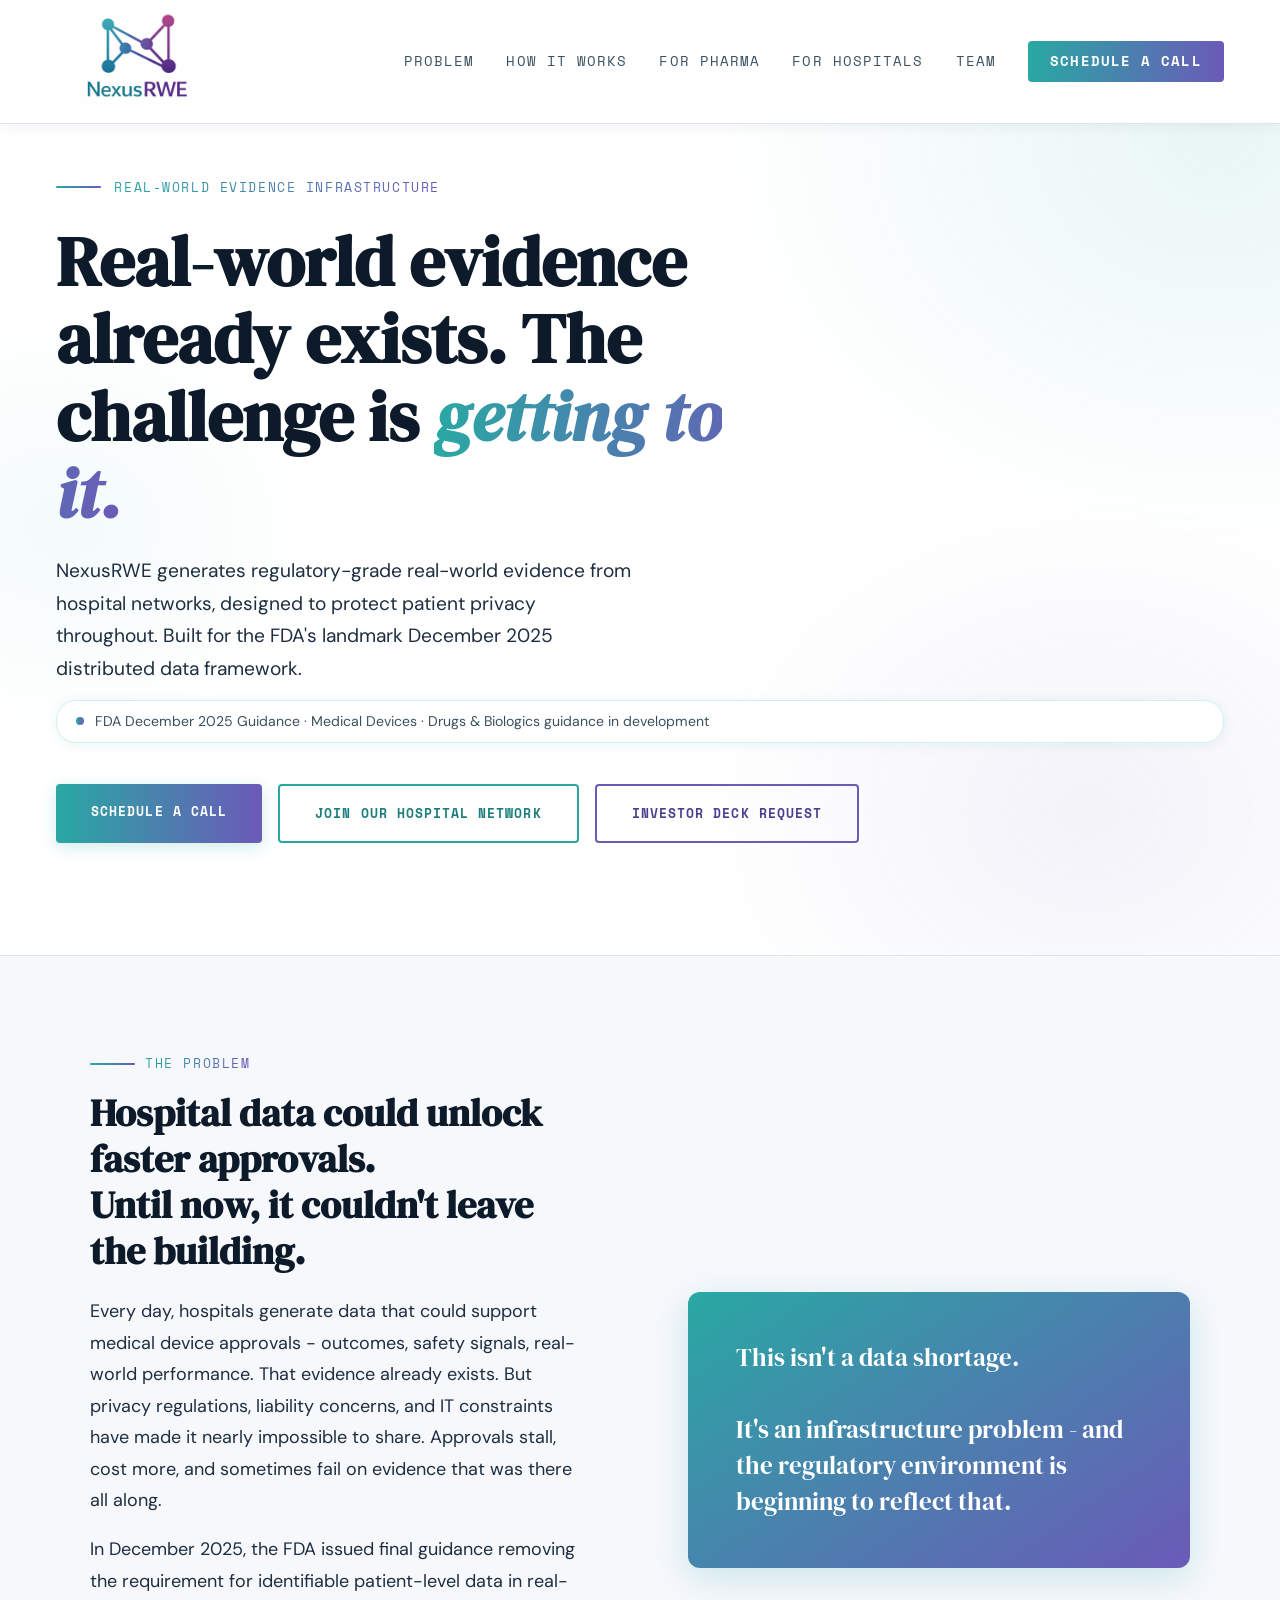
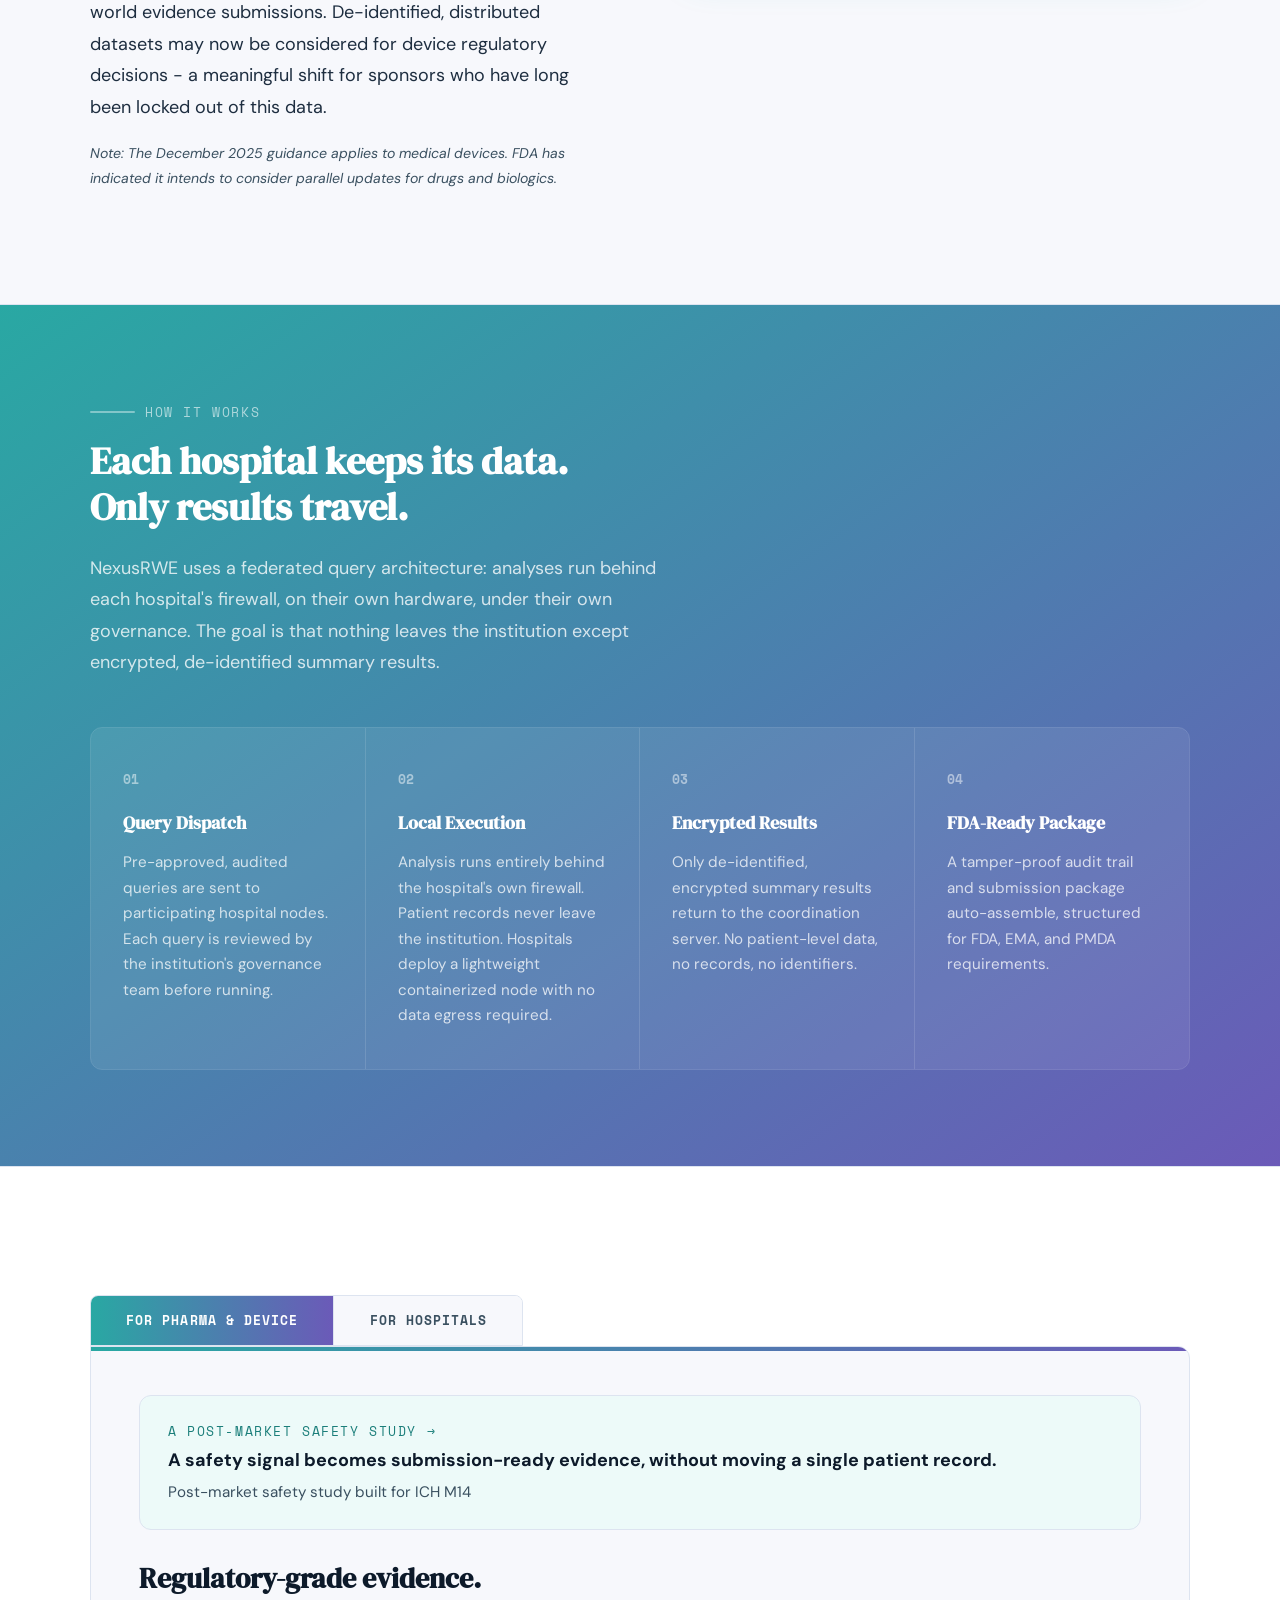
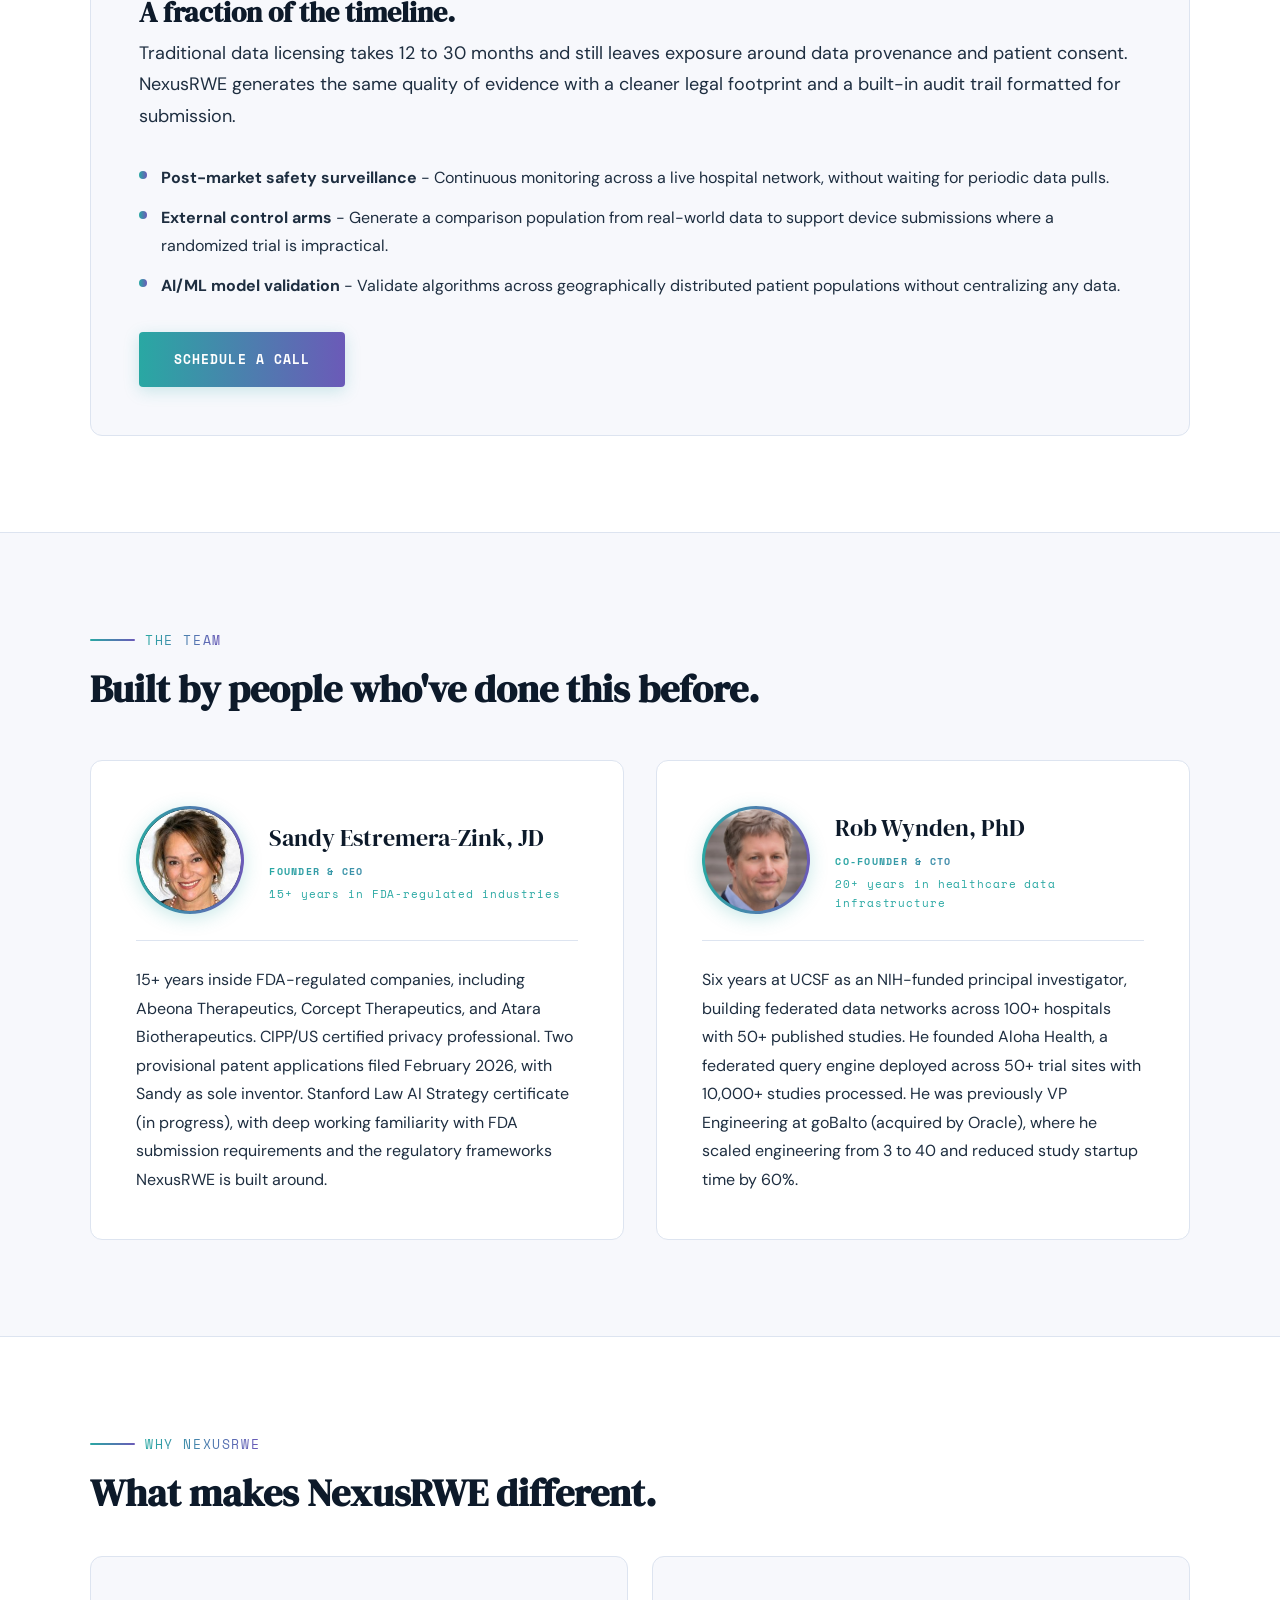
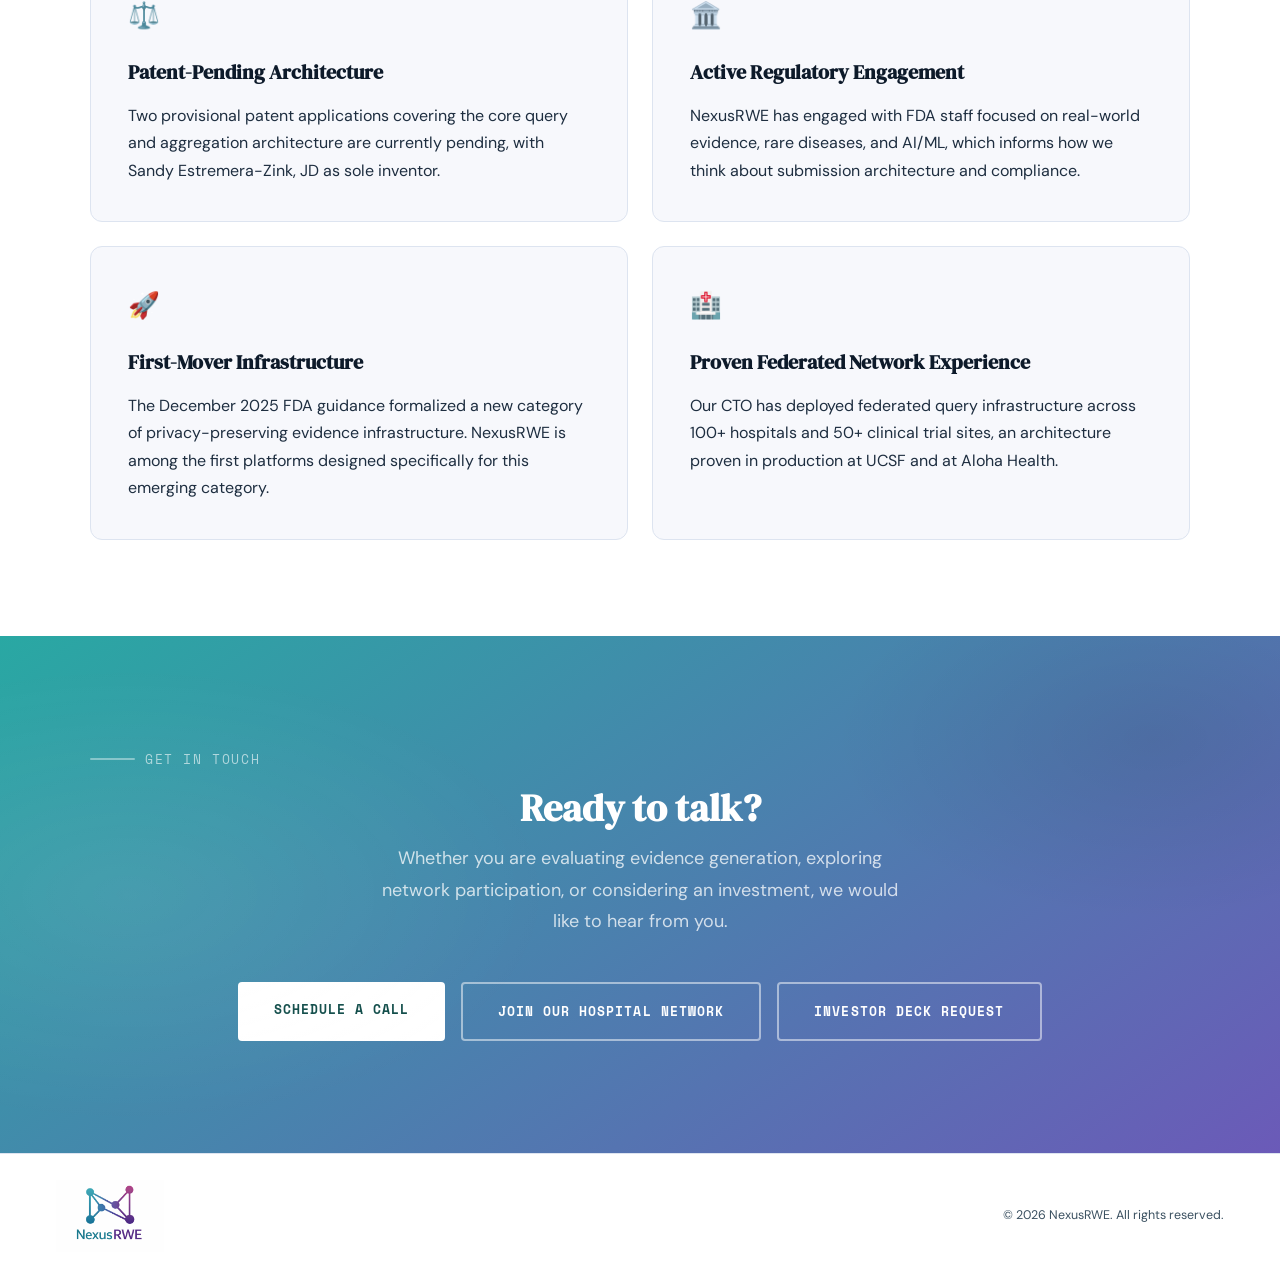
==== index.html @ 26c0c11b "Move use case link cards to top of each tab, update labels Reorder both tab panels so the link card " ====
<!DOCTYPE html>
<html lang="en">
<head>
<meta charset="UTF-8">
<meta name="viewport" content="width=device-width, initial-scale=1.0">
<title>NexusRWE | Federated Real-World Evidence Infrastructure for FDA Submissions</title>
<meta name="description" content="NexusRWE generates regulatory-grade real-world evidence from hospital networks without moving patient data. Federated, privacy-preserving RWE infrastructure built for the FDA's December 2025 distributed data framework.">
<meta name="keywords" content="real-world evidence, RWE, federated analytics, FDA real-world evidence, ICH M14, post-market safety study, distributed data, privacy-preserving analytics, hospital data, regulatory submissions, eCTD, CDISC, differential privacy, pharmacoepidemiology">
<meta name="author" content="NexusRWE">
<meta name="robots" content="index, follow, max-image-preview:large">
<link rel="canonical" href="https://nexusrwe.com/">

<!-- Open Graph -->
<meta property="og:type" content="website">
<meta property="og:site_name" content="NexusRWE">
<meta property="og:title" content="NexusRWE | Federated Real-World Evidence Infrastructure">
<meta property="og:description" content="Regulatory-grade real-world evidence from hospital networks without moving patient data. Built for the FDA's December 2025 distributed data framework.">
<meta property="og:url" content="https://nexusrwe.com/">
<meta property="og:image" content="https://nexusrwe.com/nexusIcon.png">
<meta property="og:image:alt" content="NexusRWE logo">
<meta property="og:locale" content="en_US">

<!-- Twitter Card -->
<meta name="twitter:card" content="summary_large_image">
<meta name="twitter:title" content="NexusRWE | Federated Real-World Evidence Infrastructure">
<meta name="twitter:description" content="Regulatory-grade real-world evidence from hospital networks without moving patient data.">
<meta name="twitter:image" content="https://nexusrwe.com/nexusIcon.png">

<!-- Theme -->
<meta name="theme-color" content="#29A8A3">

<link rel="icon" href="/favicon.png" type="image/png" sizes="32x32">
<link rel="apple-touch-icon" href="/favicon.png">
<link rel="preconnect" href="https://fonts.googleapis.com">
<link href="https://fonts.googleapis.com/css2?family=DM+Serif+Display:ital@0;1&family=DM+Sans:opsz,wght@9..40,400;9..40,500;9..40,600&family=Space+Mono:wght@400;700&display=swap" rel="stylesheet">

<!-- Structured data -->
<script type="application/ld+json">
{
  "@context": "https://schema.org",
  "@type": "Organization",
  "name": "NexusRWE",
  "url": "https://nexusrwe.com/",
  "logo": "https://nexusrwe.com/nexusIcon.png",
  "description": "Federated, privacy-preserving real-world evidence infrastructure for hospital networks and life-sciences sponsors. Generates regulatory-grade RWE without moving patient data.",
  "sameAs": []
}
</script>
<script type="application/ld+json">
{
  "@context": "https://schema.org",
  "@type": "WebSite",
  "name": "NexusRWE",
  "url": "https://nexusrwe.com/"
}
</script>
<style>
*, *::before, *::after { box-sizing:border-box; margin:0; padding:0; }

:root {
  --teal:      #29A8A3;
  --teal-dk:   #1b7e7a;
  --teal-xdk:  #104c49;
  --teal-lt:   #d0f0ee;
  --teal-xlt:  #edfaf9;
  --purple:    #6B5AB8;
  --purple-dk: #4e3f8e;
  --purple-lt: #e2ddf5;
  --purple-xlt:#f2f0fc;
  --grad:      linear-gradient(90deg, #29A8A3 0%, #6B5AB8 100%);
  --grad-v:    linear-gradient(145deg, #29A8A3 0%, #6B5AB8 100%);
  --bg:        #f7f8fc;
  --white:     #ffffff;
  --text:      #0d1a2a;
  --text-2:    #1e2e40;
  --text-3:    #3a5060;
  --border:    #dde4f0;
}

html { scroll-behavior:smooth; }
body {
  background:var(--bg); color:var(--text);
  font-family:'DM Sans',sans-serif;
  font-size:18px; font-weight:400; line-height:1.75;
}

/* NAV */
nav {
  position:fixed; top:0; left:0; right:0; z-index:100;
  display:flex; align-items:center; justify-content:space-between;
  padding:0.4rem 3.5rem;
  background:rgba(255,255,255,0.97);
  backdrop-filter:blur(10px);
  border-bottom:1px solid var(--border);
  box-shadow:0 1px 16px rgba(0,0,0,0.07);
}
.nav-logo img { height:110px; display:block; }
.nav-links { display:flex; gap:2rem; align-items:center; }
.nav-links a {
  font-family:'Space Mono',monospace;
  font-size:0.85rem; letter-spacing:0.08em; text-transform:uppercase;
  color:var(--text-3); text-decoration:none; transition:color 0.2s;
}
.nav-links a:hover { color:var(--teal); }
.nav-cta {
  background:var(--grad) !important; color:#fff !important;
  padding:0.55rem 1.4rem; border-radius:4px; font-weight:700 !important;
  transition:opacity 0.2s !important;
}
.nav-cta:hover { opacity:0.85 !important; }

/* BUTTONS */
.btn {
  font-family:'Space Mono',monospace;
  font-size:0.82rem; letter-spacing:0.08em; text-transform:uppercase; font-weight:700;
  padding:1rem 2.2rem; border-radius:4px;
  text-decoration:none; display:inline-block;
  transition:all 0.18s; border:none; cursor:pointer; white-space:nowrap;
}
.btn-grad { background:var(--grad); color:#fff; box-shadow:0 4px 16px rgba(41,168,163,0.22); }
.btn-grad:hover { opacity:0.88; transform:translateY(-2px); }
.btn-outline { background:transparent; color:var(--teal-dk); border:2px solid var(--teal); }
.btn-outline:hover { background:var(--teal-xlt); transform:translateY(-2px); }
.btn-outline-purple { background:transparent; color:var(--purple-dk); border:2px solid var(--purple); }
.btn-outline-purple:hover { background:var(--purple-xlt); transform:translateY(-2px); }
.btn-white { background:#fff; color:var(--teal-xdk); font-weight:700; }
.btn-white:hover { background:var(--teal-lt); transform:translateY(-2px); }
.btn-ghost { background:transparent; color:#fff; border:2px solid rgba(255,255,255,0.5); }
.btn-ghost:hover { background:rgba(255,255,255,0.12); border-color:#fff; }

/* HERO */
.hero {
  min-height:100vh; display:flex; flex-direction:column; justify-content:center;
  padding:11rem 3.5rem 7rem; position:relative; overflow:hidden; background:var(--white);
}
.hero-bg {
  position:absolute; inset:0; pointer-events:none;
  background:
    radial-gradient(ellipse 65% 70% at 95% 15%, rgba(41,168,163,0.1) 0%, transparent 60%),
    radial-gradient(ellipse 55% 60% at 85% 85%, rgba(107,90,184,0.08) 0%, transparent 55%),
    radial-gradient(ellipse 40% 45% at 5% 55%, rgba(41,168,163,0.05) 0%, transparent 50%);
}
.hero-eyebrow {
  font-family:'Space Mono',monospace; font-size:0.82rem;
  letter-spacing:0.12em; text-transform:uppercase;
  margin-bottom:1.5rem; display:flex; align-items:center; gap:0.85rem;
}
.grad-text {
  background:var(--grad);
  -webkit-background-clip:text; -webkit-text-fill-color:transparent; background-clip:text;
}
.grad-line {
  display:inline-block; width:2.8rem; height:2px;
  background:var(--grad); border-radius:1px; flex-shrink:0;
}
h1 {
  font-family:'DM Serif Display',serif;
  font-size:clamp(3rem,5.5vw,5rem);
  line-height:1.1; color:var(--text); max-width:730px; margin-bottom:1.4rem;
}
h1 em {
  background:var(--grad);
  -webkit-background-clip:text; -webkit-text-fill-color:transparent;
  background-clip:text; font-style:italic;
}
.hero-sub {
  font-size:1.2rem; color:var(--text-2); max-width:580px;
  margin-bottom:0.9rem; line-height:1.7;
}
.fact-badge {
  display:inline-flex; align-items:center; gap:0.7rem;
  font-size:0.88rem; color:var(--text-3); margin-bottom:2.6rem;
  background:var(--white); border:1.5px solid var(--teal-lt);
  padding:0.5rem 1.2rem; border-radius:20px;
  box-shadow:0 2px 12px rgba(41,168,163,0.1);
}
.badge-dot {
  width:8px; height:8px; border-radius:50%;
  background:var(--grad); flex-shrink:0;
}
.cta-row { display:flex; flex-wrap:wrap; gap:1rem; }

/* SECTIONS */
section { padding:6rem 3.5rem; }
.max-w { max-width:1100px; margin:0 auto; }
.section-label {
  font-family:'Space Mono',monospace; font-size:0.82rem;
  letter-spacing:0.12em; text-transform:uppercase;
  margin-bottom:0.9rem; display:flex; align-items:center; gap:0.65rem;
}
h2 {
  font-family:'DM Serif Display',serif;
  font-size:clamp(2rem,3vw,2.85rem); color:var(--text);
  line-height:1.2; margin-bottom:1.4rem;
}
p { color:var(--text-2); }

/* PROBLEM */
.problem { background:var(--bg); border-top:1px solid var(--border); border-bottom:1px solid var(--border); }
.problem-grid { display:grid; grid-template-columns:1fr 1fr; gap:6rem; align-items:center; }
.problem p { margin-bottom:1.1rem; }
.callout {
  border-radius:12px; padding:3rem;
  background:var(--grad-v);
  box-shadow:0 10px 36px rgba(41,168,163,0.22);
}
.callout p {
  font-family:'DM Serif Display',serif;
  font-size:1.55rem; color:#fff; line-height:1.45; margin:0;
}

/* HOW IT WORKS */
.how { background:var(--grad-v); }
.how h2 { color:#fff; }
.how-lead { color:rgba(255,255,255,0.78); max-width:580px; }
.steps {
  display:grid; grid-template-columns:repeat(4,1fr);
  margin-top:3rem; border-radius:12px; overflow:hidden;
  border:1px solid rgba(255,255,255,0.15);
}
.step {
  padding:2.5rem 2rem; border-right:1px solid rgba(255,255,255,0.12);
  background:rgba(255,255,255,0.08); transition:background 0.2s;
}
.step:last-child { border-right:none; }
.step:hover { background:rgba(255,255,255,0.14); }
.step-num {
  font-family:'Space Mono',monospace; font-size:0.82rem;
  font-weight:700; color:rgba(255,255,255,0.5); margin-bottom:1rem;
}
.step h3 { font-family:'DM Serif Display',serif; font-size:1.12rem; color:#fff; margin-bottom:0.75rem; }
.step p { font-size:0.95rem; color:rgba(255,255,255,0.75); line-height:1.68; }

/* TABS */
.audiences-section { background:var(--white); border-top:1px solid var(--border); }
.tab-nav {
  display:flex; gap:0; margin-bottom:0;
  border:1.5px solid var(--border); border-radius:8px 8px 0 0; overflow:hidden;
  width:fit-content; margin-top:2rem;
}
.tab-btn {
  font-family:'Space Mono',monospace; font-size:0.82rem;
  letter-spacing:0.08em; text-transform:uppercase; font-weight:700;
  padding:0.9rem 2.2rem; cursor:pointer; border:none;
  background:var(--bg); color:var(--text-3);
  transition:all 0.2s; border-right:1.5px solid var(--border);
}
.tab-btn:last-child { border-right:none; }
.tab-btn.active { background:var(--grad); color:#fff; }
.tab-btn:hover:not(.active) { background:var(--teal-xlt); color:var(--teal-dk); }
.tab-panel { display:none; }
.tab-panel.active { display:block; }
.tab-content {
  background:var(--bg); border:1.5px solid var(--border);
  border-radius:0 12px 12px 12px; padding:3rem;
  position:relative; overflow:hidden;
}
.tab-content::before {
  content:''; position:absolute; top:0; left:0; right:0; height:4px;
  background:var(--grad);
}
.tab-content h2 { font-size:1.75rem; margin-bottom:0.5rem; }
.tab-content .sub { color:var(--text-2); margin-bottom:2rem; }
.quote-block {
  background:var(--purple-xlt); border-left:3px solid var(--purple);
  border-radius:0 6px 6px 0; padding:1.1rem 1.5rem; margin:1.8rem 0;
}
.quote-block p {
  font-family:'DM Serif Display',serif; font-style:italic;
  font-size:1.05rem; color:var(--purple-dk); line-height:1.55; margin:0;
}
.use-cases { margin:1.8rem 0 2rem; }
.use-cases-label {
  font-family:'Space Mono',monospace; font-size:0.8rem;
  letter-spacing:0.1em; text-transform:uppercase;
  color:var(--text-3); margin-bottom:0.85rem;
}
.use-case-list { display:flex; flex-direction:column; gap:0.75rem; }
.use-case-item { display:flex; align-items:flex-start; gap:0.85rem; font-size:1rem; color:var(--text-2); }
.uc-dot { width:8px; height:8px; border-radius:50%; flex-shrink:0; margin-top:0.45rem; background:var(--grad); }
.hospital-list { list-style:none; margin:1.5rem 0 2rem; }
.hospital-list li {
  font-size:1rem; color:var(--text-2);
  padding:0.7rem 0; border-bottom:1px solid var(--border);
  display:flex; align-items:flex-start; gap:0.85rem;
}
.hospital-list li:last-child { border-bottom:none; }
.h-dot { width:8px; height:8px; border-radius:50%; flex-shrink:0; margin-top:0.6rem; background:var(--grad); }

/* TEAM */
.team { background:var(--bg); border-top:1px solid var(--border); }
.team-grid { display:grid; grid-template-columns:1fr 1fr; gap:2rem; margin-top:3rem; }
.team-card {
  background:var(--white); border:1px solid var(--border);
  border-radius:12px; padding:2.8rem; transition:box-shadow 0.2s;
}
.team-card:hover { box-shadow:0 10px 36px rgba(0,0,0,0.08); }
.team-header {
  display:flex; align-items:center; gap:1.6rem;
  margin-bottom:1.6rem; padding-bottom:1.6rem;
  border-bottom:1px solid var(--border);
}
.photo-ring {
  width:108px; height:108px; border-radius:50%; flex-shrink:0;
  background:var(--grad); padding:3px;
  box-shadow:0 4px 18px rgba(41,168,163,0.25);
}
.photo-ring img {
  width:100%; height:100%; border-radius:50%;
  object-fit:cover; display:block;
}
.team-name { font-family:'DM Serif Display',serif; font-size:1.5rem; color:var(--text); margin-bottom:0.2rem; }
.team-title {
  font-family:'Space Mono',monospace; font-size:0.65rem;
  letter-spacing:0.12em; text-transform:uppercase; font-weight:700;
  background:var(--grad);
  -webkit-background-clip:text; -webkit-text-fill-color:transparent; background-clip:text;
}
.team-years {
  font-family:'Space Mono',monospace; font-size:0.68rem;
  color:var(--teal); letter-spacing:0.08em; margin-top:0.3rem;
}
.team-bio { font-size:1rem; color:var(--text-2); line-height:1.78; }

/* WHY */
.why { background:var(--white); border-top:1px solid var(--border); }
.why-grid { display:grid; grid-template-columns:1fr 1fr; gap:1.5rem; margin-top:2.5rem; }
.why-card {
  border:1.5px solid var(--border); border-radius:12px; padding:2.3rem;
  background:var(--bg); transition:all 0.22s; position:relative; overflow:hidden;
}
.why-card-top {
  position:absolute; top:0; left:0; right:0; height:3px;
  background:var(--grad); transform:scaleX(0); transform-origin:left;
  transition:transform 0.3s ease;
}
.why-card:hover .why-card-top { transform:scaleX(1); }
.why-card:hover { box-shadow:0 8px 28px rgba(41,168,163,0.1); border-color:var(--teal-lt); }
.why-icon { font-size:1.6rem; margin-bottom:1rem; }
.why-card h3 { font-family:'DM Serif Display',serif; font-size:1.25rem; color:var(--text); margin-bottom:0.75rem; }
.why-card p { font-size:1rem; color:var(--text-2); line-height:1.72; }

/* CTA */
.cta-section {
  background:var(--grad-v);
  padding:7rem 3.5rem; text-align:center; position:relative; overflow:hidden;
}
.cta-section::before {
  content:''; position:absolute; inset:0; pointer-events:none;
  background:
    radial-gradient(ellipse 60% 80% at 10% 50%, rgba(255,255,255,0.07) 0%, transparent 55%),
    radial-gradient(ellipse 50% 70% at 90% 20%, rgba(0,0,0,0.08) 0%, transparent 50%);
}
.cta-section h2 { color:#fff; margin-bottom:0.75rem; }
.cta-section > .max-w > p { color:rgba(255,255,255,0.75); max-width:520px; margin:0 auto 2.8rem; }
.cta-section .cta-row { justify-content:center; }

/* FOOTER */
footer {
  background:#ffffff; padding:1.6rem 3.5rem;
  display:flex; justify-content:space-between; align-items:center;
  border-top:1px solid var(--border);
}
.footer-logo img { height:72px; display:block; }
footer p { font-size:0.78rem; color:var(--text-3); }

/* RESPONSIVE */
@media(max-width:900px) {
  nav { padding:0.4rem 1.5rem; }
  .nav-links { display:none; }
  section { padding:4rem 1.5rem; }
  .hero { padding:8rem 1.5rem 5rem; }
  .problem-grid,.team-grid,.why-grid { grid-template-columns:1fr; gap:2.5rem; }
  .steps { grid-template-columns:1fr 1fr; }
  .step { border-right:none; border-bottom:1px solid rgba(255,255,255,0.1); }
  footer { flex-direction:column; gap:1rem; text-align:center; padding:2rem; }
}

@keyframes fadeUp {
  from { opacity:0; transform:translateY(20px); }
  to   { opacity:1; transform:translateY(0); }
}
.hero-eyebrow { animation:fadeUp 0.6s ease 0.1s both; }
.hero h1       { animation:fadeUp 0.6s ease 0.2s both; }
.hero .hero-sub{ animation:fadeUp 0.6s ease 0.3s both; }
.fact-badge    { animation:fadeUp 0.6s ease 0.4s both; }
.hero .cta-row { animation:fadeUp 0.6s ease 0.5s both; }
</style>
</head>
<body>

<nav>
  <div class="nav-logo"><img src="[data-uri]" alt="NexusRWE"></div>
  <div class="nav-links">
    <a href="#problem">Problem</a>
    <a href="#how">How It Works</a>
    <a href="#pharma">For Pharma</a>
    <a href="#hospitals">For Hospitals</a>
    <a href="#team">Team</a>
    <a href="https://docs.google.com/forms/d/1RJOTHhJAT2mv4seBjMcL0PbOT0lPNAH2dz4hha_eQss/viewform" target="_blank" class="nav-cta">Schedule a Call</a>
  </div>
</nav>

<section class="hero">
  <div class="hero-bg"></div>
  <div class="hero-eyebrow">
    <span class="grad-line"></span>
    <span class="grad-text">Real-World Evidence Infrastructure</span>
  </div>
  <h1>Real-world evidence already exists. The challenge is <em>getting to it.</em></h1>
  <p class="hero-sub">NexusRWE generates regulatory-grade real-world evidence from hospital networks, designed to protect patient privacy throughout. Built for the FDA's landmark December 2025 distributed data framework.</p>
  <div class="fact-badge">
    <span class="badge-dot"></span>
    FDA December 2025 Guidance &middot; Medical Devices &middot; Drugs &amp; Biologics guidance in development
  </div>
  <div class="cta-row">
    <a href="https://docs.google.com/forms/d/1RJOTHhJAT2mv4seBjMcL0PbOT0lPNAH2dz4hha_eQss/viewform" target="_blank" class="btn btn-grad">Schedule a Call</a>
    <a href="https://docs.google.com/forms/d/1RJOTHhJAT2mv4seBjMcL0PbOT0lPNAH2dz4hha_eQss/viewform" target="_blank" class="btn btn-outline">Join Our Hospital Network</a>
    <a href="https://docs.google.com/forms/d/1RJOTHhJAT2mv4seBjMcL0PbOT0lPNAH2dz4hha_eQss/viewform" target="_blank" class="btn btn-outline-purple">Investor Deck Request</a>
  </div>
</section>

<section class="problem" id="problem">
  <div class="max-w">
    <div class="problem-grid">
      <div>
        <div class="section-label">
          <span class="grad-line"></span>
          <span class="grad-text">The Problem</span>
        </div>
        <h2>Hospital data could unlock faster approvals.<br>Until now, it couldn't leave the building.</h2>
        <p>Every day, hospitals generate data that could support medical device approvals - outcomes, safety signals, real-world performance. That evidence already exists. But privacy regulations, liability concerns, and IT constraints have made it nearly impossible to share. Approvals stall, cost more, and sometimes fail on evidence that was there all along.</p>
        <p>In December 2025, the FDA issued final guidance removing the requirement for identifiable patient-level data in real-world evidence submissions. De-identified, distributed datasets may now be considered for device regulatory decisions - a meaningful shift for sponsors who have long been locked out of this data.</p>
        <p style="font-size:0.88rem; color:var(--text-3); margin-top:0.8rem; font-style:italic;">Note: The December 2025 guidance applies to medical devices. FDA has indicated it intends to consider parallel updates for drugs and biologics.</p>
      </div>
      <div class="callout">
        <p>This isn't a data shortage.<br><br>It's an infrastructure problem - and the regulatory environment is beginning to reflect that.</p>
      </div>
    </div>
  </div>
</section>

<section class="how" id="how">
  <div class="max-w">
    <div class="section-label">
      <span class="grad-line" style="background:rgba(255,255,255,0.4);"></span>
      <span style="color:rgba(255,255,255,0.6); font-family:'Space Mono',monospace; font-size:0.82rem; letter-spacing:0.12em; text-transform:uppercase;">How It Works</span>
    </div>
    <h2>Each hospital keeps its data.<br>Only results travel.</h2>
    <p class="how-lead">NexusRWE uses a federated query architecture: analyses run behind each hospital's firewall, on their own hardware, under their own governance. The goal is that nothing leaves the institution except encrypted, de-identified summary results.</p>
    <div class="steps">
      <div class="step">
        <div class="step-num">01</div>
        <h3>Query Dispatch</h3>
        <p>Pre-approved, audited queries are sent to participating hospital nodes. Each query is reviewed by the institution's governance team before running.</p>
      </div>
      <div class="step">
        <div class="step-num">02</div>
        <h3>Local Execution</h3>
        <p>Analysis runs entirely behind the hospital's own firewall. Patient records never leave the institution. Hospitals deploy a lightweight containerized node with no data egress required.</p>
      </div>
      <div class="step">
        <div class="step-num">03</div>
        <h3>Encrypted Results</h3>
        <p>Only de-identified, encrypted summary results return to the coordination server. No patient-level data, no records, no identifiers.</p>
      </div>
      <div class="step">
        <div class="step-num">04</div>
        <h3>FDA-Ready Package</h3>
        <p>A tamper-proof audit trail and submission package auto-assemble, structured for FDA, EMA, and PMDA requirements.</p>
      </div>
    </div>

  </div>
</section>

<section class="audiences-section" id="pharma">
  <div class="max-w">
    <div class="tab-nav">
      <button class="tab-btn active" onclick="showTab('pharma-tab', this)">For Pharma &amp; Device</button>
      <button class="tab-btn" onclick="showTab('hospital-tab', this)">For Hospitals</button>
    </div>

    <div class="tab-panel active" id="pharma-tab">
      <div class="tab-content">
        <a href="use-case-1.html" style="display:block; margin-bottom:2rem; text-decoration:none; color:inherit;">
          <div style="background:var(--teal-xlt); border:1px solid var(--border); padding:1.5rem 1.75rem; border-radius:12px;">
            <p style="font-family:'Space Mono',monospace; font-size:0.82rem; letter-spacing:0.12em; text-transform:uppercase; color:var(--teal-dk); margin-bottom:0.4rem;">A Post-Market Safety Study &rarr;</p>
            <h4 style="line-height:1.3; margin-bottom:0.4rem; color:var(--text);">A safety signal becomes submission-ready evidence, without moving a single patient record.</h4>
            <p style="color:var(--text-3); font-size:0.95rem;">Post-market safety study built for ICH M14</p>
          </div>
        </a>
        <h2>Regulatory-grade evidence.<br>A fraction of the timeline.</h2>
        <p class="sub">Traditional data licensing takes 12 to 30 months and still leaves exposure around data provenance and patient consent. NexusRWE generates the same quality of evidence with a cleaner legal footprint and a built-in audit trail formatted for submission.</p>
        <div class="use-cases">
          <div class="use-case-list">
            <div class="use-case-item"><span class="uc-dot"></span><div><strong>Post-market safety surveillance</strong> - Continuous monitoring across a live hospital network, without waiting for periodic data pulls.</div></div>
            <div class="use-case-item"><span class="uc-dot"></span><div><strong>External control arms</strong> - Generate a comparison population from real-world data to support device submissions where a randomized trial is impractical.</div></div>
            <div class="use-case-item"><span class="uc-dot"></span><div><strong>AI/ML model validation</strong> - Validate algorithms across geographically distributed patient populations without centralizing any data.</div></div>
          </div>
        </div>
        <a href="https://docs.google.com/forms/d/1RJOTHhJAT2mv4seBjMcL0PbOT0lPNAH2dz4hha_eQss/viewform" target="_blank" class="btn btn-grad">Schedule a Call</a>
      </div>
    </div>

    <div class="tab-panel" id="hospital-tab">
      <div class="tab-content">
        <a href="use-case-2.html" style="display:block; margin-bottom:2rem; text-decoration:none; color:inherit;">
          <div style="background:var(--teal-xlt); border:1px solid var(--border); padding:1.5rem 1.75rem; border-radius:12px;">
            <p style="font-family:'Space Mono',monospace; font-size:0.82rem; letter-spacing:0.12em; text-transform:uppercase; color:var(--teal-dk); margin-bottom:0.4rem;">A Hospital Participates in RWE &rarr;</p>
            <h4 style="line-height:1.3; margin-bottom:0.4rem; color:var(--text);">Join a real-world evidence network that respects what your patients shared with you.</h4>
            <p style="color:var(--text-3); font-size:0.95rem;">Hospital participation without exporting patient data</p>
          </div>
        </a>
        <h2>Join the network.<br>Keep your data.</h2>
        <p class="sub">Pharma sponsors need access to real-world patient data. Your CIO, legal, and compliance teams have always said no. NexusRWE changes that equation. Studies run inside your walls. Nothing leaves.</p>
        <div class="use-cases">
          <div class="use-case-list">
            <div class="use-case-item"><span class="uc-dot"></span><div><strong>Participate without exporting data</strong> - Approved studies run locally inside a secure environment at your site.</div></div>
            <div class="use-case-item"><span class="uc-dot"></span><div><strong>Maintain full data sovereignty</strong> - You approve or decline every study through your own governance process.</div></div>
            <div class="use-case-item"><span class="uc-dot"></span><div><strong>Get compensated for compute, not records</strong> - Revenue tied to a service you actually provide.</div></div>
          </div>
        </div>
        <a href="https://docs.google.com/forms/d/1RJOTHhJAT2mv4seBjMcL0PbOT0lPNAH2dz4hha_eQss/viewform" target="_blank" class="btn btn-grad">Schedule a Call</a>
      </div>
    </div>

  </div>
</section>

<section class="team" id="team">
  <div class="max-w">
    <div class="section-label">
      <span class="grad-line"></span><span class="grad-text">The Team</span>
    </div>
    <h2>Built by people who've done this before.</h2>
    <div class="team-grid">
      <div class="team-card">
        <div class="team-header">
          <div class="photo-ring"><img src="[data-uri]" alt="Sandy Estremera-Zink"></div>
          <div>
            <div class="team-name">Sandy Estremera-Zink, JD</div>
            <div class="team-title">Founder &amp; CEO</div>
            <div class="team-years">15+ years in FDA-regulated industries</div>
          </div>
        </div>
        <p class="team-bio">15+ years inside FDA-regulated companies, including Abeona Therapeutics, Corcept Therapeutics, and Atara Biotherapeutics. CIPP/US certified privacy professional. Two provisional patent applications filed February 2026, with Sandy as sole inventor. Stanford Law AI Strategy certificate (in progress), with deep working familiarity with FDA submission requirements and the regulatory frameworks NexusRWE is built around.</p>
      </div>
      <div class="team-card">
        <div class="team-header">
          <div class="photo-ring"><img src="[data-uri]" alt="Rob Wynden"></div>
          <div>
            <div class="team-name">Rob Wynden, PhD</div>
            <div class="team-title">Co-Founder &amp; CTO</div>
            <div class="team-years">20+ years in healthcare data infrastructure</div>
          </div>
        </div>
        <p class="team-bio">Six years at UCSF as an NIH-funded principal investigator, building federated data networks across 100+ hospitals with 50+ published studies. He founded Aloha Health, a federated query engine deployed across 50+ trial sites with 10,000+ studies processed. He was previously VP Engineering at goBalto (acquired by Oracle), where he scaled engineering from 3 to 40 and reduced study startup time by 60%.</p>
      </div>
    </div>
  </div>
</section>

<section class="why">
  <div class="max-w">
    <div class="section-label">
      <span class="grad-line"></span><span class="grad-text">Why NexusRWE</span>
    </div>
    <h2>What makes NexusRWE different.</h2>
    <div class="why-grid">
      <div class="why-card">
        <div class="why-card-top"></div>
        <div class="why-icon">⚖️</div>
        <h3>Patent-Pending Architecture</h3>
        <p>Two provisional patent applications covering the core query and aggregation architecture are currently pending, with Sandy Estremera-Zink, JD as sole inventor.</p>
      </div>
      <div class="why-card">
        <div class="why-card-top"></div>
        <div class="why-icon">🏛️</div>
        <h3>Active Regulatory Engagement</h3>
        <p>NexusRWE has engaged with FDA staff focused on real-world evidence, rare diseases, and AI/ML, which informs how we think about submission architecture and compliance.</p>
      </div>
      <div class="why-card">
        <div class="why-card-top"></div>
        <div class="why-icon">🚀</div>
        <h3>First-Mover Infrastructure</h3>
        <p>The December 2025 FDA guidance formalized a new category of privacy-preserving evidence infrastructure. NexusRWE is among the first platforms designed specifically for this emerging category.</p>
      </div>
      <div class="why-card">
        <div class="why-card-top"></div>
        <div class="why-icon">🏥</div>
        <h3>Proven Federated Network Experience</h3>
        <p>Our CTO has deployed federated query infrastructure across 100+ hospitals and 50+ clinical trial sites, an architecture proven in production at UCSF and at Aloha Health.</p>
      </div>
    </div>
  </div>
</section>

<section class="cta-section" id="contact">
  <div class="max-w">
    <div class="section-label">
      <span class="grad-line" style="background:rgba(255,255,255,0.4);"></span>
      <span style="color:rgba(255,255,255,0.6); font-family:'Space Mono',monospace; font-size:0.82rem; letter-spacing:0.12em; text-transform:uppercase;">Get In Touch</span>
    </div>
    <h2>Ready to talk?</h2>
    <p>Whether you are evaluating evidence generation, exploring network participation, or considering an investment, we would like to hear from you.</p>
    <div class="cta-row">
      <a href="https://docs.google.com/forms/d/1RJOTHhJAT2mv4seBjMcL0PbOT0lPNAH2dz4hha_eQss/viewform" target="_blank" class="btn btn-white">Schedule a Call</a>
      <a href="https://docs.google.com/forms/d/1RJOTHhJAT2mv4seBjMcL0PbOT0lPNAH2dz4hha_eQss/viewform" target="_blank" class="btn btn-ghost">Join Our Hospital Network</a>
      <a href="https://docs.google.com/forms/d/1RJOTHhJAT2mv4seBjMcL0PbOT0lPNAH2dz4hha_eQss/viewform" target="_blank" class="btn btn-ghost">Investor Deck Request</a>
    </div>
  </div>
</section>

<footer>
  <div class="footer-logo"><img src="[data-uri]" alt="NexusRWE"></div>
  <p>&copy; 2026 NexusRWE. All rights reserved.</p>
</footer>

<script>
function showTab(tabId, btn) {
  document.querySelectorAll('.tab-panel').forEach(function(p) { p.classList.remove('active'); });
  document.querySelectorAll('.tab-btn').forEach(function(b) { b.classList.remove('active'); });
  document.getElementById(tabId).classList.add('active');
  btn.classList.add('active');
}
</script>

</body>
</html>
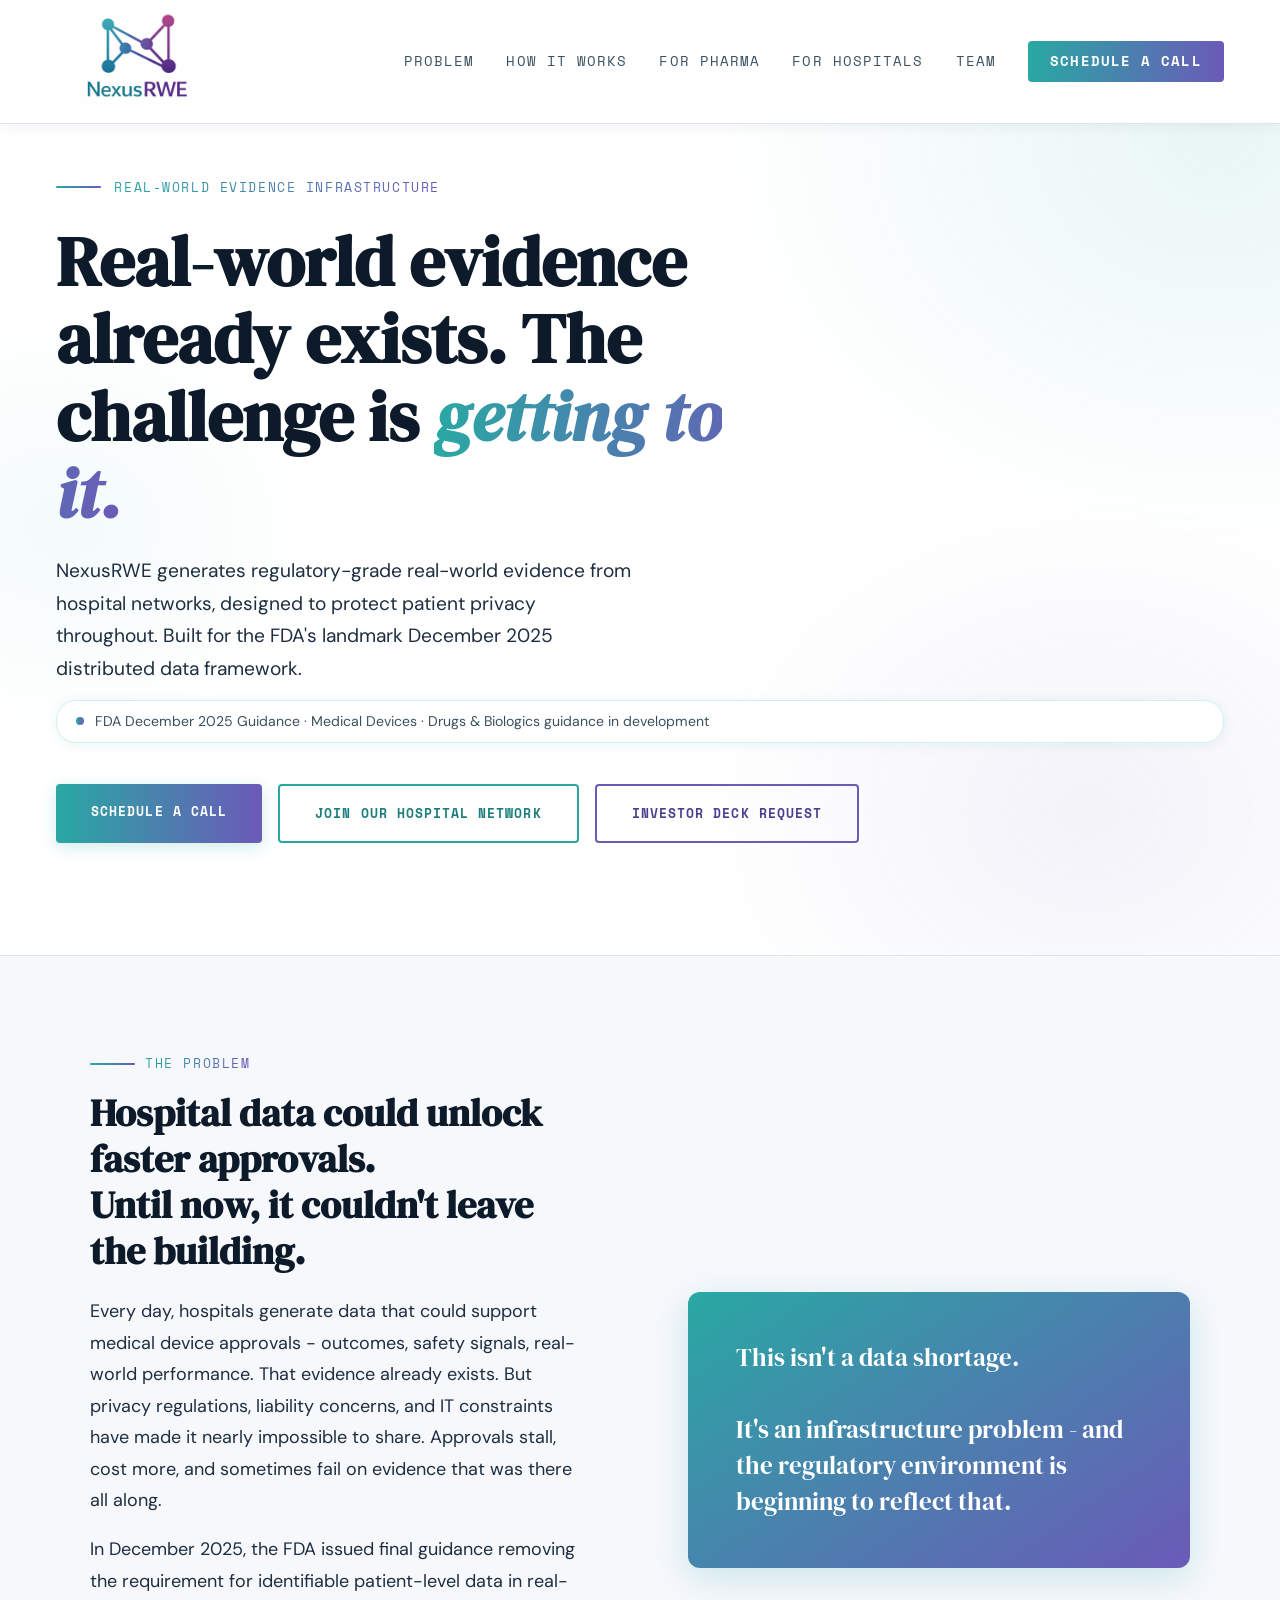
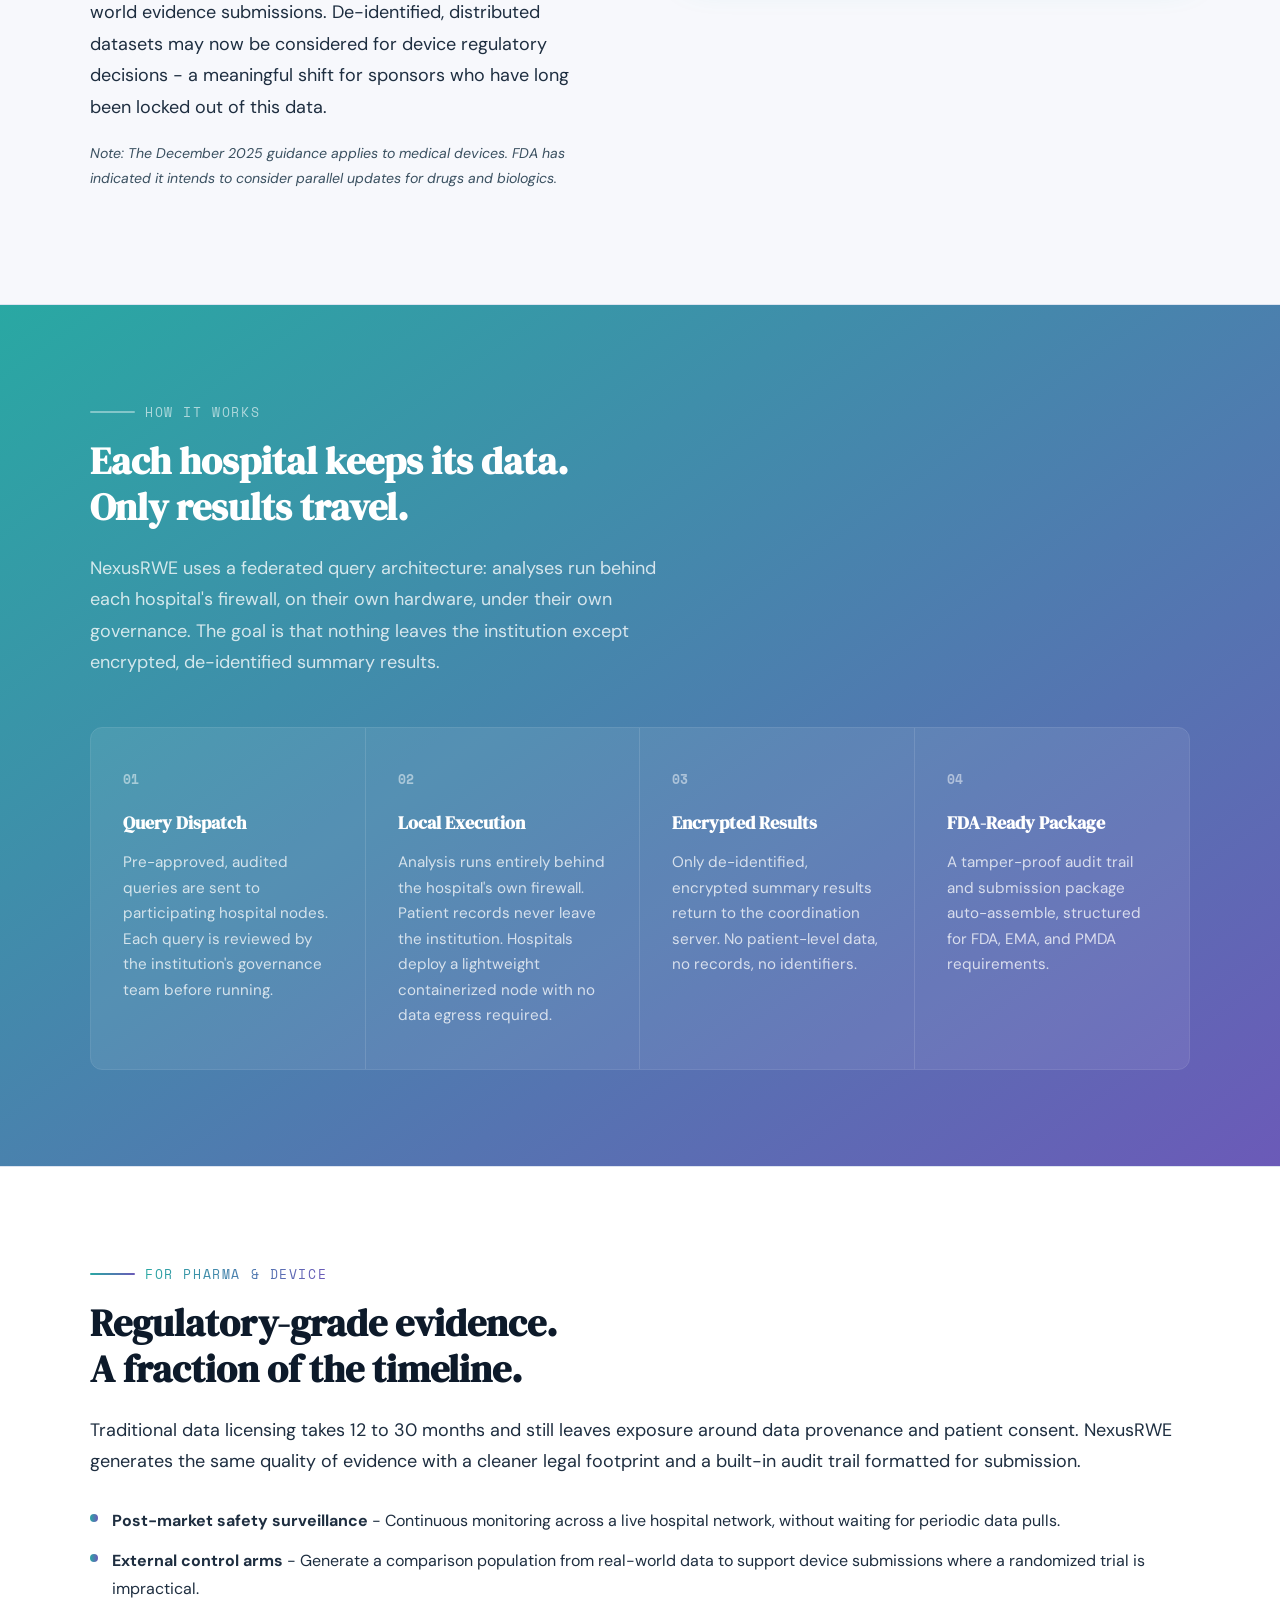
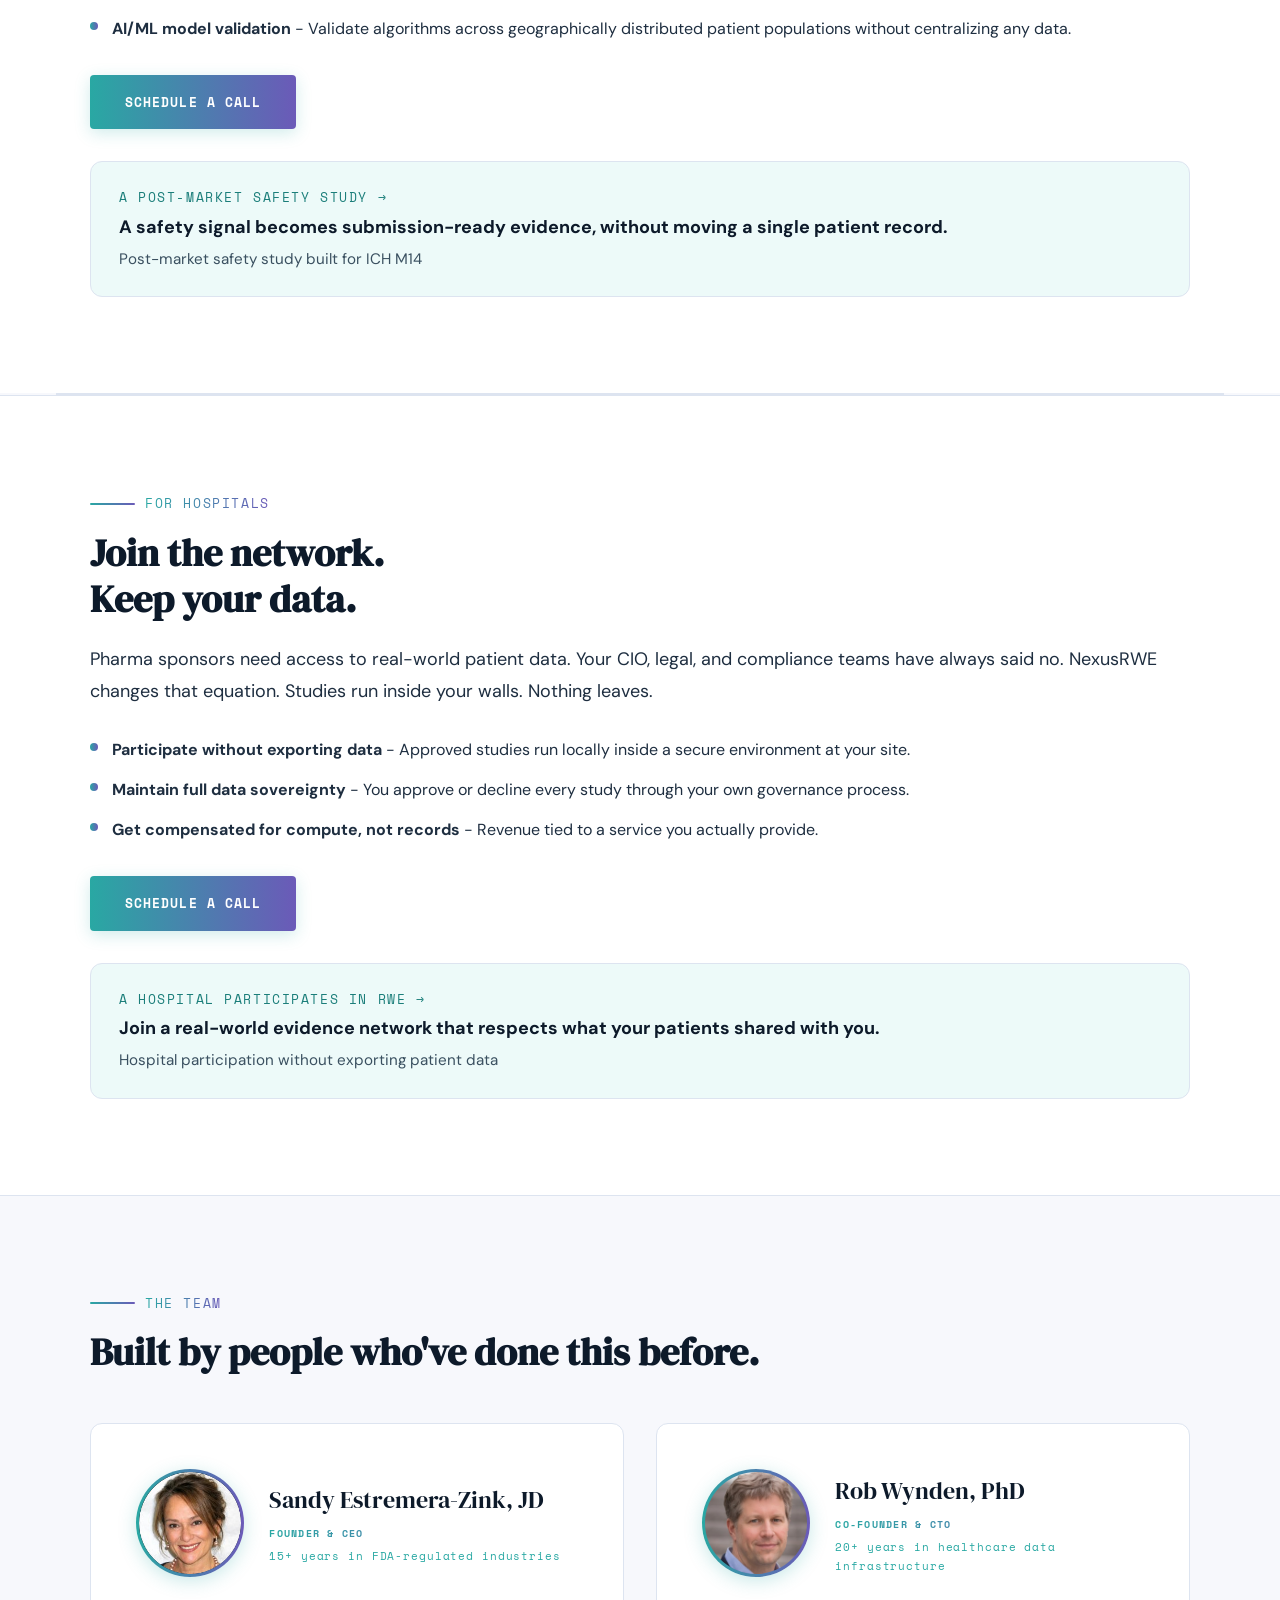
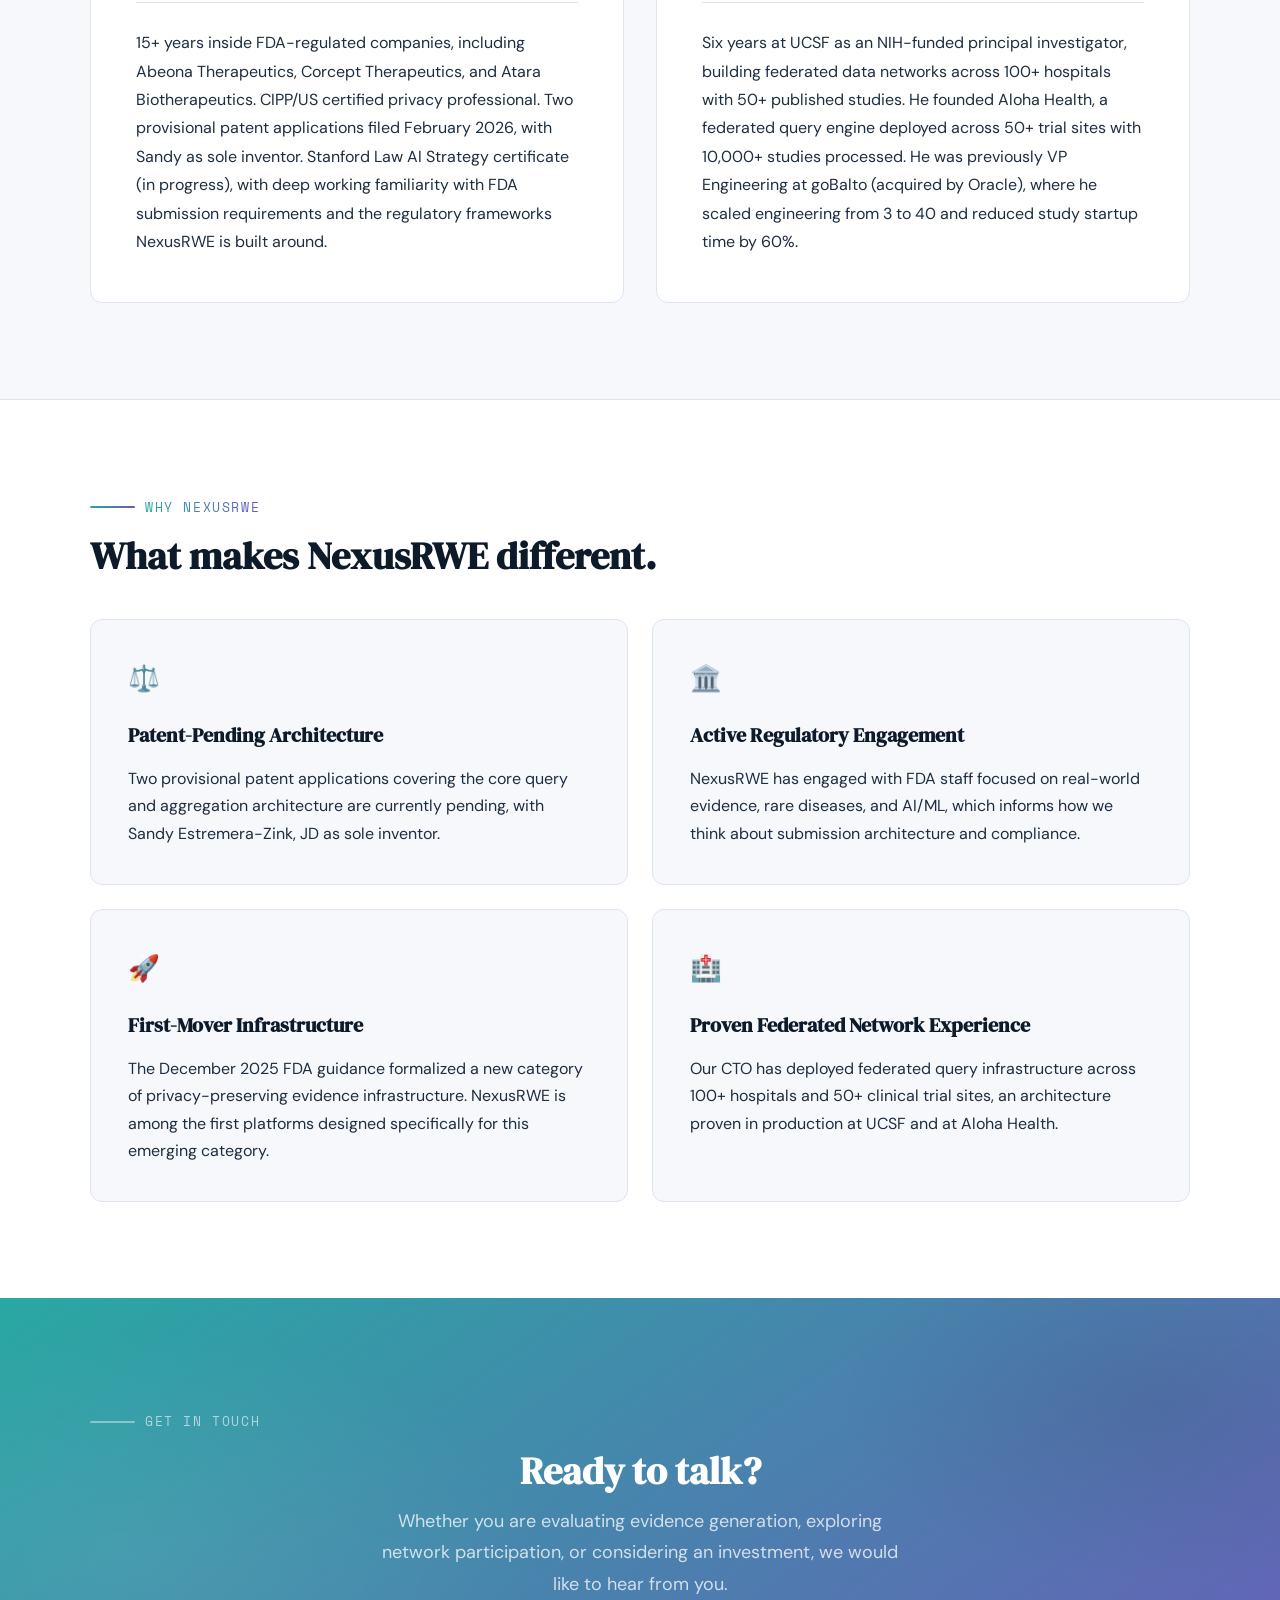
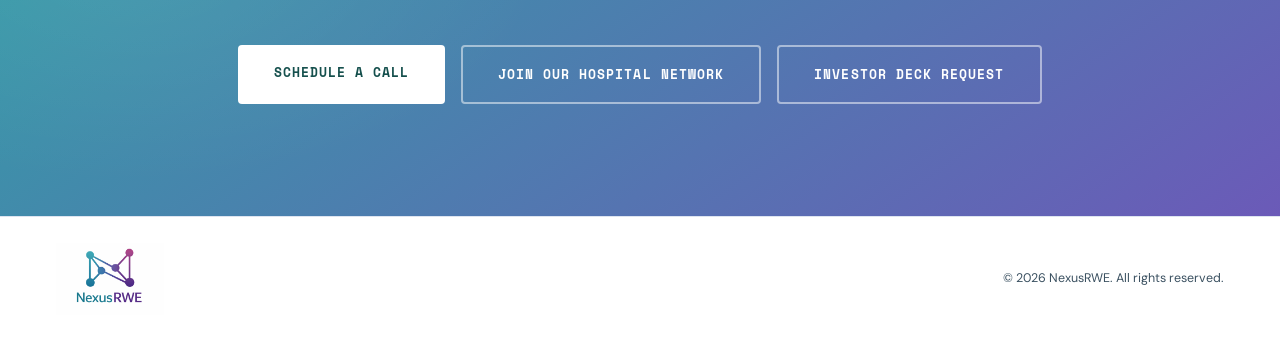
==== commit aaeddbd4: "Add section labels, reorder use case cards, add divider between pharma and hospital sections Add gra" ====
--- a/index.html
+++ b/index.html
@@ -476,55 +476,53 @@
 
 <section class="audiences-section" id="pharma">
   <div class="max-w">
-    <div class="tab-nav">
-      <button class="tab-btn active" onclick="showTab('pharma-tab', this)">For Pharma &amp; Device</button>
-      <button class="tab-btn" onclick="showTab('hospital-tab', this)">For Hospitals</button>
-    </div>
-
-    <div class="tab-panel active" id="pharma-tab">
-      <div class="tab-content">
-        <a href="use-case-1.html" style="display:block; margin-bottom:2rem; text-decoration:none; color:inherit;">
-          <div style="background:var(--teal-xlt); border:1px solid var(--border); padding:1.5rem 1.75rem; border-radius:12px;">
-            <p style="font-family:'Space Mono',monospace; font-size:0.82rem; letter-spacing:0.12em; text-transform:uppercase; color:var(--teal-dk); margin-bottom:0.4rem;">A Post-Market Safety Study &rarr;</p>
-            <h4 style="line-height:1.3; margin-bottom:0.4rem; color:var(--text);">A safety signal becomes submission-ready evidence, without moving a single patient record.</h4>
-            <p style="color:var(--text-3); font-size:0.95rem;">Post-market safety study built for ICH M14</p>
-          </div>
-        </a>
-        <h2>Regulatory-grade evidence.<br>A fraction of the timeline.</h2>
-        <p class="sub">Traditional data licensing takes 12 to 30 months and still leaves exposure around data provenance and patient consent. NexusRWE generates the same quality of evidence with a cleaner legal footprint and a built-in audit trail formatted for submission.</p>
-        <div class="use-cases">
-          <div class="use-case-list">
-            <div class="use-case-item"><span class="uc-dot"></span><div><strong>Post-market safety surveillance</strong> - Continuous monitoring across a live hospital network, without waiting for periodic data pulls.</div></div>
-            <div class="use-case-item"><span class="uc-dot"></span><div><strong>External control arms</strong> - Generate a comparison population from real-world data to support device submissions where a randomized trial is impractical.</div></div>
-            <div class="use-case-item"><span class="uc-dot"></span><div><strong>AI/ML model validation</strong> - Validate algorithms across geographically distributed patient populations without centralizing any data.</div></div>
-          </div>
-        </div>
-        <a href="https://docs.google.com/forms/d/1RJOTHhJAT2mv4seBjMcL0PbOT0lPNAH2dz4hha_eQss/viewform" target="_blank" class="btn btn-grad">Schedule a Call</a>
-      </div>
-    </div>
-
-    <div class="tab-panel" id="hospital-tab">
-      <div class="tab-content">
-        <a href="use-case-2.html" style="display:block; margin-bottom:2rem; text-decoration:none; color:inherit;">
-          <div style="background:var(--teal-xlt); border:1px solid var(--border); padding:1.5rem 1.75rem; border-radius:12px;">
-            <p style="font-family:'Space Mono',monospace; font-size:0.82rem; letter-spacing:0.12em; text-transform:uppercase; color:var(--teal-dk); margin-bottom:0.4rem;">A Hospital Participates in RWE &rarr;</p>
-            <h4 style="line-height:1.3; margin-bottom:0.4rem; color:var(--text);">Join a real-world evidence network that respects what your patients shared with you.</h4>
-            <p style="color:var(--text-3); font-size:0.95rem;">Hospital participation without exporting patient data</p>
-          </div>
-        </a>
-        <h2>Join the network.<br>Keep your data.</h2>
-        <p class="sub">Pharma sponsors need access to real-world patient data. Your CIO, legal, and compliance teams have always said no. NexusRWE changes that equation. Studies run inside your walls. Nothing leaves.</p>
-        <div class="use-cases">
-          <div class="use-case-list">
-            <div class="use-case-item"><span class="uc-dot"></span><div><strong>Participate without exporting data</strong> - Approved studies run locally inside a secure environment at your site.</div></div>
-            <div class="use-case-item"><span class="uc-dot"></span><div><strong>Maintain full data sovereignty</strong> - You approve or decline every study through your own governance process.</div></div>
-            <div class="use-case-item"><span class="uc-dot"></span><div><strong>Get compensated for compute, not records</strong> - Revenue tied to a service you actually provide.</div></div>
-          </div>
-        </div>
-        <a href="https://docs.google.com/forms/d/1RJOTHhJAT2mv4seBjMcL0PbOT0lPNAH2dz4hha_eQss/viewform" target="_blank" class="btn btn-grad">Schedule a Call</a>
-      </div>
-    </div>
-
+    <div class="section-label">
+      <span class="grad-line"></span><span class="grad-text">For Pharma &amp; Device</span>
+    </div>
+    <h2>Regulatory-grade evidence.<br>A fraction of the timeline.</h2>
+    <p class="sub">Traditional data licensing takes 12 to 30 months and still leaves exposure around data provenance and patient consent. NexusRWE generates the same quality of evidence with a cleaner legal footprint and a built-in audit trail formatted for submission.</p>
+    <div class="use-cases">
+      <div class="use-case-list">
+        <div class="use-case-item"><span class="uc-dot"></span><div><strong>Post-market safety surveillance</strong> - Continuous monitoring across a live hospital network, without waiting for periodic data pulls.</div></div>
+        <div class="use-case-item"><span class="uc-dot"></span><div><strong>External control arms</strong> - Generate a comparison population from real-world data to support device submissions where a randomized trial is impractical.</div></div>
+        <div class="use-case-item"><span class="uc-dot"></span><div><strong>AI/ML model validation</strong> - Validate algorithms across geographically distributed patient populations without centralizing any data.</div></div>
+      </div>
+    </div>
+    <a href="https://docs.google.com/forms/d/1RJOTHhJAT2mv4seBjMcL0PbOT0lPNAH2dz4hha_eQss/viewform" target="_blank" class="btn btn-grad">Schedule a Call</a>
+    <a href="use-case-1.html" style="display:block; margin-top:2rem; text-decoration:none; color:inherit;">
+      <div style="background:var(--teal-xlt); border:1px solid var(--border); padding:1.5rem 1.75rem; border-radius:12px;">
+        <p style="font-family:'Space Mono',monospace; font-size:0.82rem; letter-spacing:0.12em; text-transform:uppercase; color:var(--teal-dk); margin-bottom:0.4rem;">A Post-Market Safety Study &rarr;</p>
+        <h4 style="line-height:1.3; margin-bottom:0.4rem; color:var(--text);">A safety signal becomes submission-ready evidence, without moving a single patient record.</h4>
+        <p style="color:var(--text-3); font-size:0.95rem;">Post-market safety study built for ICH M14</p>
+      </div>
+    </a>
+  </div>
+</section>
+
+<div style="border-top:2px solid var(--border); margin:0 3.5rem;"></div>
+
+<section class="audiences-section" id="hospitals">
+  <div class="max-w">
+    <div class="section-label">
+      <span class="grad-line"></span><span class="grad-text">For Hospitals</span>
+    </div>
+    <h2>Join the network.<br>Keep your data.</h2>
+    <p class="sub">Pharma sponsors need access to real-world patient data. Your CIO, legal, and compliance teams have always said no. NexusRWE changes that equation. Studies run inside your walls. Nothing leaves.</p>
+    <div class="use-cases">
+      <div class="use-case-list">
+        <div class="use-case-item"><span class="uc-dot"></span><div><strong>Participate without exporting data</strong> - Approved studies run locally inside a secure environment at your site.</div></div>
+        <div class="use-case-item"><span class="uc-dot"></span><div><strong>Maintain full data sovereignty</strong> - You approve or decline every study through your own governance process.</div></div>
+        <div class="use-case-item"><span class="uc-dot"></span><div><strong>Get compensated for compute, not records</strong> - Revenue tied to a service you actually provide.</div></div>
+      </div>
+    </div>
+    <a href="https://docs.google.com/forms/d/1RJOTHhJAT2mv4seBjMcL0PbOT0lPNAH2dz4hha_eQss/viewform" target="_blank" class="btn btn-grad">Schedule a Call</a>
+    <a href="use-case-2.html" style="display:block; margin-top:2rem; text-decoration:none; color:inherit;">
+      <div style="background:var(--teal-xlt); border:1px solid var(--border); padding:1.5rem 1.75rem; border-radius:12px;">
+        <p style="font-family:'Space Mono',monospace; font-size:0.82rem; letter-spacing:0.12em; text-transform:uppercase; color:var(--teal-dk); margin-bottom:0.4rem;">A Hospital Participates in RWE &rarr;</p>
+        <h4 style="line-height:1.3; margin-bottom:0.4rem; color:var(--text);">Join a real-world evidence network that respects what your patients shared with you.</h4>
+        <p style="color:var(--text-3); font-size:0.95rem;">Hospital participation without exporting patient data</p>
+      </div>
+    </a>
   </div>
 </section>
 
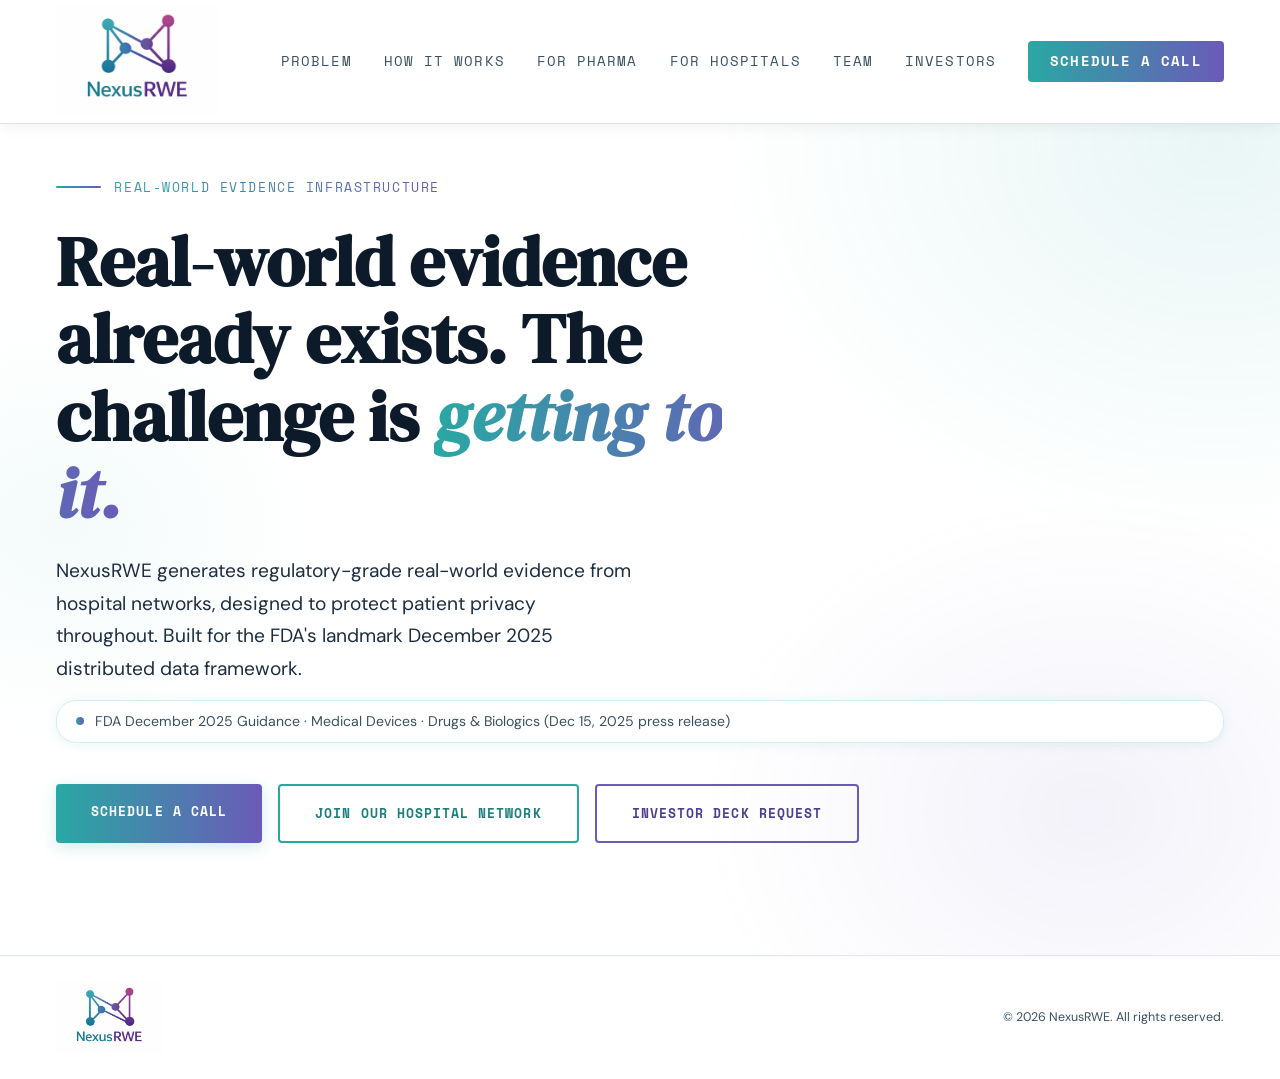
==== commit 60256a57: "Add investors.html, update FDA note, add Investors nav to all pages Update FDA guidance note in prob" ====
--- a/index.html
+++ b/index.html
@@ -1,4 +1,4 @@
-<!DOCTYPE html>
+﻿<!DOCTYPE html>
 <html lang="en">
 <head>
 <meta charset="UTF-8">
@@ -102,6 +102,7 @@
   color:var(--text-3); text-decoration:none; transition:color 0.2s;
 }
 .nav-links a:hover { color:var(--teal); }
+.nav-links a.active { color:var(--teal); font-weight:700; }
 .nav-cta {
   background:var(--grad) !important; color:#fff !important;
   padding:0.55rem 1.4rem; border-radius:4px; font-weight:700 !important;
@@ -388,15 +389,15 @@
 </style>
 </head>
 <body>
-
 <nav>
   <div class="nav-logo"><img src="[data-uri]" alt="NexusRWE"></div>
   <div class="nav-links">
-    <a href="#problem">Problem</a>
-    <a href="#how">How It Works</a>
-    <a href="#pharma">For Pharma</a>
-    <a href="#hospitals">For Hospitals</a>
-    <a href="#team">Team</a>
+    <a href="problem.html">Problem</a>
+    <a href="how.html">How It Works</a>
+    <a href="pharma.html">For Pharma</a>
+    <a href="hospitals.html">For Hospitals</a>
+    <a href="team.html">Team</a>
+    <a href="investors.html">Investors</a>
     <a href="https://docs.google.com/forms/d/1RJOTHhJAT2mv4seBjMcL0PbOT0lPNAH2dz4hha_eQss/viewform" target="_blank" class="nav-cta">Schedule a Call</a>
   </div>
 </nav>
@@ -411,7 +412,7 @@
   <p class="hero-sub">NexusRWE generates regulatory-grade real-world evidence from hospital networks, designed to protect patient privacy throughout. Built for the FDA's landmark December 2025 distributed data framework.</p>
   <div class="fact-badge">
     <span class="badge-dot"></span>
-    FDA December 2025 Guidance &middot; Medical Devices &middot; Drugs &amp; Biologics guidance in development
+    FDA December 2025 Guidance &middot; Medical Devices &middot; Drugs &amp; Biologics (Dec 15, 2025 press release)
   </div>
   <div class="cta-row">
     <a href="https://docs.google.com/forms/d/1RJOTHhJAT2mv4seBjMcL0PbOT0lPNAH2dz4hha_eQss/viewform" target="_blank" class="btn btn-grad">Schedule a Call</a>
@@ -420,209 +421,10 @@
   </div>
 </section>
 
-<section class="problem" id="problem">
-  <div class="max-w">
-    <div class="problem-grid">
-      <div>
-        <div class="section-label">
-          <span class="grad-line"></span>
-          <span class="grad-text">The Problem</span>
-        </div>
-        <h2>Hospital data could unlock faster approvals.<br>Until now, it couldn't leave the building.</h2>
-        <p>Every day, hospitals generate data that could support medical device approvals - outcomes, safety signals, real-world performance. That evidence already exists. But privacy regulations, liability concerns, and IT constraints have made it nearly impossible to share. Approvals stall, cost more, and sometimes fail on evidence that was there all along.</p>
-        <p>In December 2025, the FDA issued final guidance removing the requirement for identifiable patient-level data in real-world evidence submissions. De-identified, distributed datasets may now be considered for device regulatory decisions - a meaningful shift for sponsors who have long been locked out of this data.</p>
-        <p style="font-size:0.88rem; color:var(--text-3); margin-top:0.8rem; font-style:italic;">Note: The December 2025 guidance applies to medical devices. FDA has indicated it intends to consider parallel updates for drugs and biologics.</p>
-      </div>
-      <div class="callout">
-        <p>This isn't a data shortage.<br><br>It's an infrastructure problem - and the regulatory environment is beginning to reflect that.</p>
-      </div>
-    </div>
-  </div>
-</section>
-
-<section class="how" id="how">
-  <div class="max-w">
-    <div class="section-label">
-      <span class="grad-line" style="background:rgba(255,255,255,0.4);"></span>
-      <span style="color:rgba(255,255,255,0.6); font-family:'Space Mono',monospace; font-size:0.82rem; letter-spacing:0.12em; text-transform:uppercase;">How It Works</span>
-    </div>
-    <h2>Each hospital keeps its data.<br>Only results travel.</h2>
-    <p class="how-lead">NexusRWE uses a federated query architecture: analyses run behind each hospital's firewall, on their own hardware, under their own governance. The goal is that nothing leaves the institution except encrypted, de-identified summary results.</p>
-    <div class="steps">
-      <div class="step">
-        <div class="step-num">01</div>
-        <h3>Query Dispatch</h3>
-        <p>Pre-approved, audited queries are sent to participating hospital nodes. Each query is reviewed by the institution's governance team before running.</p>
-      </div>
-      <div class="step">
-        <div class="step-num">02</div>
-        <h3>Local Execution</h3>
-        <p>Analysis runs entirely behind the hospital's own firewall. Patient records never leave the institution. Hospitals deploy a lightweight containerized node with no data egress required.</p>
-      </div>
-      <div class="step">
-        <div class="step-num">03</div>
-        <h3>Encrypted Results</h3>
-        <p>Only de-identified, encrypted summary results return to the coordination server. No patient-level data, no records, no identifiers.</p>
-      </div>
-      <div class="step">
-        <div class="step-num">04</div>
-        <h3>FDA-Ready Package</h3>
-        <p>A tamper-proof audit trail and submission package auto-assemble, structured for FDA, EMA, and PMDA requirements.</p>
-      </div>
-    </div>
-
-  </div>
-</section>
-
-<section class="audiences-section" id="pharma">
-  <div class="max-w">
-    <div class="section-label">
-      <span class="grad-line"></span><span class="grad-text">For Pharma &amp; Device</span>
-    </div>
-    <h2>Regulatory-grade evidence.<br>A fraction of the timeline.</h2>
-    <p class="sub">Traditional data licensing takes 12 to 30 months and still leaves exposure around data provenance and patient consent. NexusRWE generates the same quality of evidence with a cleaner legal footprint and a built-in audit trail formatted for submission.</p>
-    <div class="use-cases">
-      <div class="use-case-list">
-        <div class="use-case-item"><span class="uc-dot"></span><div><strong>Post-market safety surveillance</strong> - Continuous monitoring across a live hospital network, without waiting for periodic data pulls.</div></div>
-        <div class="use-case-item"><span class="uc-dot"></span><div><strong>External control arms</strong> - Generate a comparison population from real-world data to support device submissions where a randomized trial is impractical.</div></div>
-        <div class="use-case-item"><span class="uc-dot"></span><div><strong>AI/ML model validation</strong> - Validate algorithms across geographically distributed patient populations without centralizing any data.</div></div>
-      </div>
-    </div>
-    <a href="https://docs.google.com/forms/d/1RJOTHhJAT2mv4seBjMcL0PbOT0lPNAH2dz4hha_eQss/viewform" target="_blank" class="btn btn-grad">Schedule a Call</a>
-    <a href="use-case-1.html" style="display:block; margin-top:2rem; text-decoration:none; color:inherit;">
-      <div style="background:var(--teal-xlt); border:1px solid var(--border); padding:1.5rem 1.75rem; border-radius:12px;">
-        <p style="font-family:'Space Mono',monospace; font-size:0.82rem; letter-spacing:0.12em; text-transform:uppercase; color:var(--teal-dk); margin-bottom:0.4rem;">A Post-Market Safety Study &rarr;</p>
-        <h4 style="line-height:1.3; margin-bottom:0.4rem; color:var(--text);">A safety signal becomes submission-ready evidence, without moving a single patient record.</h4>
-        <p style="color:var(--text-3); font-size:0.95rem;">Post-market safety study built for ICH M14</p>
-      </div>
-    </a>
-  </div>
-</section>
-
-<div style="border-top:2px solid var(--border); margin:0 3.5rem;"></div>
-
-<section class="audiences-section" id="hospitals">
-  <div class="max-w">
-    <div class="section-label">
-      <span class="grad-line"></span><span class="grad-text">For Hospitals</span>
-    </div>
-    <h2>Join the network.<br>Keep your data.</h2>
-    <p class="sub">Pharma sponsors need access to real-world patient data. Your CIO, legal, and compliance teams have always said no. NexusRWE changes that equation. Studies run inside your walls. Nothing leaves.</p>
-    <div class="use-cases">
-      <div class="use-case-list">
-        <div class="use-case-item"><span class="uc-dot"></span><div><strong>Participate without exporting data</strong> - Approved studies run locally inside a secure environment at your site.</div></div>
-        <div class="use-case-item"><span class="uc-dot"></span><div><strong>Maintain full data sovereignty</strong> - You approve or decline every study through your own governance process.</div></div>
-        <div class="use-case-item"><span class="uc-dot"></span><div><strong>Get compensated for compute, not records</strong> - Revenue tied to a service you actually provide.</div></div>
-      </div>
-    </div>
-    <a href="https://docs.google.com/forms/d/1RJOTHhJAT2mv4seBjMcL0PbOT0lPNAH2dz4hha_eQss/viewform" target="_blank" class="btn btn-grad">Schedule a Call</a>
-    <a href="use-case-2.html" style="display:block; margin-top:2rem; text-decoration:none; color:inherit;">
-      <div style="background:var(--teal-xlt); border:1px solid var(--border); padding:1.5rem 1.75rem; border-radius:12px;">
-        <p style="font-family:'Space Mono',monospace; font-size:0.82rem; letter-spacing:0.12em; text-transform:uppercase; color:var(--teal-dk); margin-bottom:0.4rem;">A Hospital Participates in RWE &rarr;</p>
-        <h4 style="line-height:1.3; margin-bottom:0.4rem; color:var(--text);">Join a real-world evidence network that respects what your patients shared with you.</h4>
-        <p style="color:var(--text-3); font-size:0.95rem;">Hospital participation without exporting patient data</p>
-      </div>
-    </a>
-  </div>
-</section>
-
-<section class="team" id="team">
-  <div class="max-w">
-    <div class="section-label">
-      <span class="grad-line"></span><span class="grad-text">The Team</span>
-    </div>
-    <h2>Built by people who've done this before.</h2>
-    <div class="team-grid">
-      <div class="team-card">
-        <div class="team-header">
-          <div class="photo-ring"><img src="[data-uri]" alt="Sandy Estremera-Zink"></div>
-          <div>
-            <div class="team-name">Sandy Estremera-Zink, JD</div>
-            <div class="team-title">Founder &amp; CEO</div>
-            <div class="team-years">15+ years in FDA-regulated industries</div>
-          </div>
-        </div>
-        <p class="team-bio">15+ years inside FDA-regulated companies, including Abeona Therapeutics, Corcept Therapeutics, and Atara Biotherapeutics. CIPP/US certified privacy professional. Two provisional patent applications filed February 2026, with Sandy as sole inventor. Stanford Law AI Strategy certificate (in progress), with deep working familiarity with FDA submission requirements and the regulatory frameworks NexusRWE is built around.</p>
-      </div>
-      <div class="team-card">
-        <div class="team-header">
-          <div class="photo-ring"><img src="[data-uri]" alt="Rob Wynden"></div>
-          <div>
-            <div class="team-name">Rob Wynden, PhD</div>
-            <div class="team-title">Co-Founder &amp; CTO</div>
-            <div class="team-years">20+ years in healthcare data infrastructure</div>
-          </div>
-        </div>
-        <p class="team-bio">Six years at UCSF as an NIH-funded principal investigator, building federated data networks across 100+ hospitals with 50+ published studies. He founded Aloha Health, a federated query engine deployed across 50+ trial sites with 10,000+ studies processed. He was previously VP Engineering at goBalto (acquired by Oracle), where he scaled engineering from 3 to 40 and reduced study startup time by 60%.</p>
-      </div>
-    </div>
-  </div>
-</section>
-
-<section class="why">
-  <div class="max-w">
-    <div class="section-label">
-      <span class="grad-line"></span><span class="grad-text">Why NexusRWE</span>
-    </div>
-    <h2>What makes NexusRWE different.</h2>
-    <div class="why-grid">
-      <div class="why-card">
-        <div class="why-card-top"></div>
-        <div class="why-icon">⚖️</div>
-        <h3>Patent-Pending Architecture</h3>
-        <p>Two provisional patent applications covering the core query and aggregation architecture are currently pending, with Sandy Estremera-Zink, JD as sole inventor.</p>
-      </div>
-      <div class="why-card">
-        <div class="why-card-top"></div>
-        <div class="why-icon">🏛️</div>
-        <h3>Active Regulatory Engagement</h3>
-        <p>NexusRWE has engaged with FDA staff focused on real-world evidence, rare diseases, and AI/ML, which informs how we think about submission architecture and compliance.</p>
-      </div>
-      <div class="why-card">
-        <div class="why-card-top"></div>
-        <div class="why-icon">🚀</div>
-        <h3>First-Mover Infrastructure</h3>
-        <p>The December 2025 FDA guidance formalized a new category of privacy-preserving evidence infrastructure. NexusRWE is among the first platforms designed specifically for this emerging category.</p>
-      </div>
-      <div class="why-card">
-        <div class="why-card-top"></div>
-        <div class="why-icon">🏥</div>
-        <h3>Proven Federated Network Experience</h3>
-        <p>Our CTO has deployed federated query infrastructure across 100+ hospitals and 50+ clinical trial sites, an architecture proven in production at UCSF and at Aloha Health.</p>
-      </div>
-    </div>
-  </div>
-</section>
-
-<section class="cta-section" id="contact">
-  <div class="max-w">
-    <div class="section-label">
-      <span class="grad-line" style="background:rgba(255,255,255,0.4);"></span>
-      <span style="color:rgba(255,255,255,0.6); font-family:'Space Mono',monospace; font-size:0.82rem; letter-spacing:0.12em; text-transform:uppercase;">Get In Touch</span>
-    </div>
-    <h2>Ready to talk?</h2>
-    <p>Whether you are evaluating evidence generation, exploring network participation, or considering an investment, we would like to hear from you.</p>
-    <div class="cta-row">
-      <a href="https://docs.google.com/forms/d/1RJOTHhJAT2mv4seBjMcL0PbOT0lPNAH2dz4hha_eQss/viewform" target="_blank" class="btn btn-white">Schedule a Call</a>
-      <a href="https://docs.google.com/forms/d/1RJOTHhJAT2mv4seBjMcL0PbOT0lPNAH2dz4hha_eQss/viewform" target="_blank" class="btn btn-ghost">Join Our Hospital Network</a>
-      <a href="https://docs.google.com/forms/d/1RJOTHhJAT2mv4seBjMcL0PbOT0lPNAH2dz4hha_eQss/viewform" target="_blank" class="btn btn-ghost">Investor Deck Request</a>
-    </div>
-  </div>
-</section>
-
 <footer>
   <div class="footer-logo"><img src="[data-uri]" alt="NexusRWE"></div>
   <p>&copy; 2026 NexusRWE. All rights reserved.</p>
 </footer>
 
-<script>
-function showTab(tabId, btn) {
-  document.querySelectorAll('.tab-panel').forEach(function(p) { p.classList.remove('active'); });
-  document.querySelectorAll('.tab-btn').forEach(function(b) { b.classList.remove('active'); });
-  document.getElementById(tabId).classList.add('active');
-  btn.classList.add('active');
-}
-</script>
-
 </body>
-</html>
+</html>
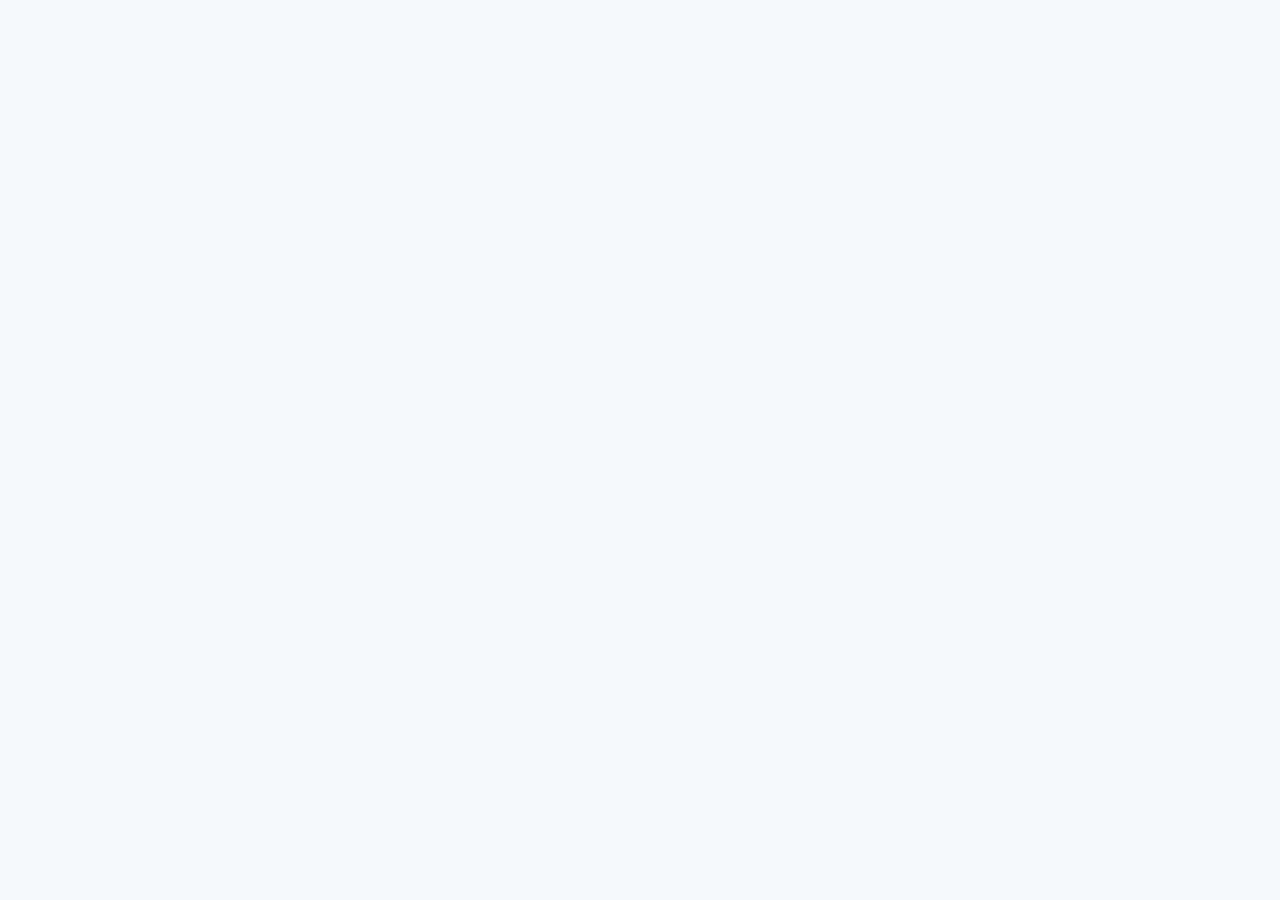
==== commit 92eb5634: "Standardise typography across all pages Add global h3/h4/p/use-case-item rules to all pages. Fix sco" ====
--- a/index.html
+++ b/index.html
@@ -386,20 +386,42 @@
 .hero .hero-sub{ animation:fadeUp 0.6s ease 0.3s both; }
 .fact-badge    { animation:fadeUp 0.6s ease 0.4s both; }
 .hero .cta-row { animation:fadeUp 0.6s ease 0.5s both; }
-</style>
+
+/* Hamburger nav */
+.nav-hamburger { display:none; flex-direction:column; justify-content:space-between; width:24px; height:18px; background:none; border:none; cursor:pointer; padding:0; flex-shrink:0; }
+.nav-hamburger span { display:block; width:100%; height:2px; background:var(--text); border-radius:2px; transition:all 0.25s; }
+.nav-hamburger.open span:nth-child(1) { transform:translateY(8px) rotate(45deg); }
+.nav-hamburger.open span:nth-child(2) { opacity:0; }
+.nav-hamburger.open span:nth-child(3) { transform:translateY(-8px) rotate(-45deg); }
+@media(max-width:900px) {
+  .nav-logo img { height:72px; }
+  .nav-hamburger { display:flex; }
+  .nav-links { display:none; position:absolute; top:100%; left:0; right:0; background:rgba(255,255,255,0.98); backdrop-filter:blur(10px); flex-direction:column; align-items:flex-start; padding:1.5rem 1.5rem 2rem; gap:1.2rem; border-bottom:1px solid var(--border); box-shadow:0 8px 24px rgba(0,0,0,0.08); }
+  .nav-links.open { display:flex !important; }
+  .nav-links a { font-size:1rem; padding:0.35rem 0; }
+  .btn { display:block; width:100%; text-align:center; box-sizing:border-box; }
+  .cta-row { flex-direction:column; }
+  .uc-block { padding:1.5rem; }
+}
+/* Standard typography - consistent across all pages */
+h3 { font-family:'DM Serif Display',serif; font-size:1.5rem; line-height:1.3; margin-bottom:1rem; }
+h4 { font-family:'Space Mono',monospace; font-size:1.1rem; font-weight:700; line-height:1.4; margin-bottom:0.5rem; }
+p { font-size:1.1rem; color:var(--text-2); }
+.use-case-item { font-size:1.1rem; }
 </head>
 <body>
 <nav>
   <div class="nav-logo"><img src="[data-uri]" alt="NexusRWE"></div>
   <div class="nav-links">
-    <a href="problem.html">Problem</a>
+    <a href="problem.html">Why Now</a>
     <a href="how.html">How It Works</a>
     <a href="pharma.html">For Pharma</a>
     <a href="hospitals.html">For Hospitals</a>
-    <a href="team.html">Team</a>
+    <a href="team.html">About Us</a>
     <a href="investors.html">Investors</a>
     <a href="https://docs.google.com/forms/d/1RJOTHhJAT2mv4seBjMcL0PbOT0lPNAH2dz4hha_eQss/viewform" target="_blank" class="nav-cta">Schedule a Call</a>
   </div>
+<button class="nav-hamburger" onclick="toggleNav()" aria-label="Toggle menu"><span></span><span></span><span></span></button>
 </nav>
 
 <section class="hero">
@@ -426,5 +448,9 @@
   <p>&copy; 2026 NexusRWE. All rights reserved.</p>
 </footer>
 
+<script>
+function toggleNav(){var l=document.querySelector('.nav-links'),b=document.querySelector('.nav-hamburger');l.classList.toggle('open');b.classList.toggle('open');}
+document.addEventListener('click',function(e){if(!document.querySelector('nav').contains(e.target)){var l=document.querySelector('.nav-links'),b=document.querySelector('.nav-hamburger');if(l){l.classList.remove('open');}if(b){b.classList.remove('open');}}});
+</script>
 </body>
 </html>
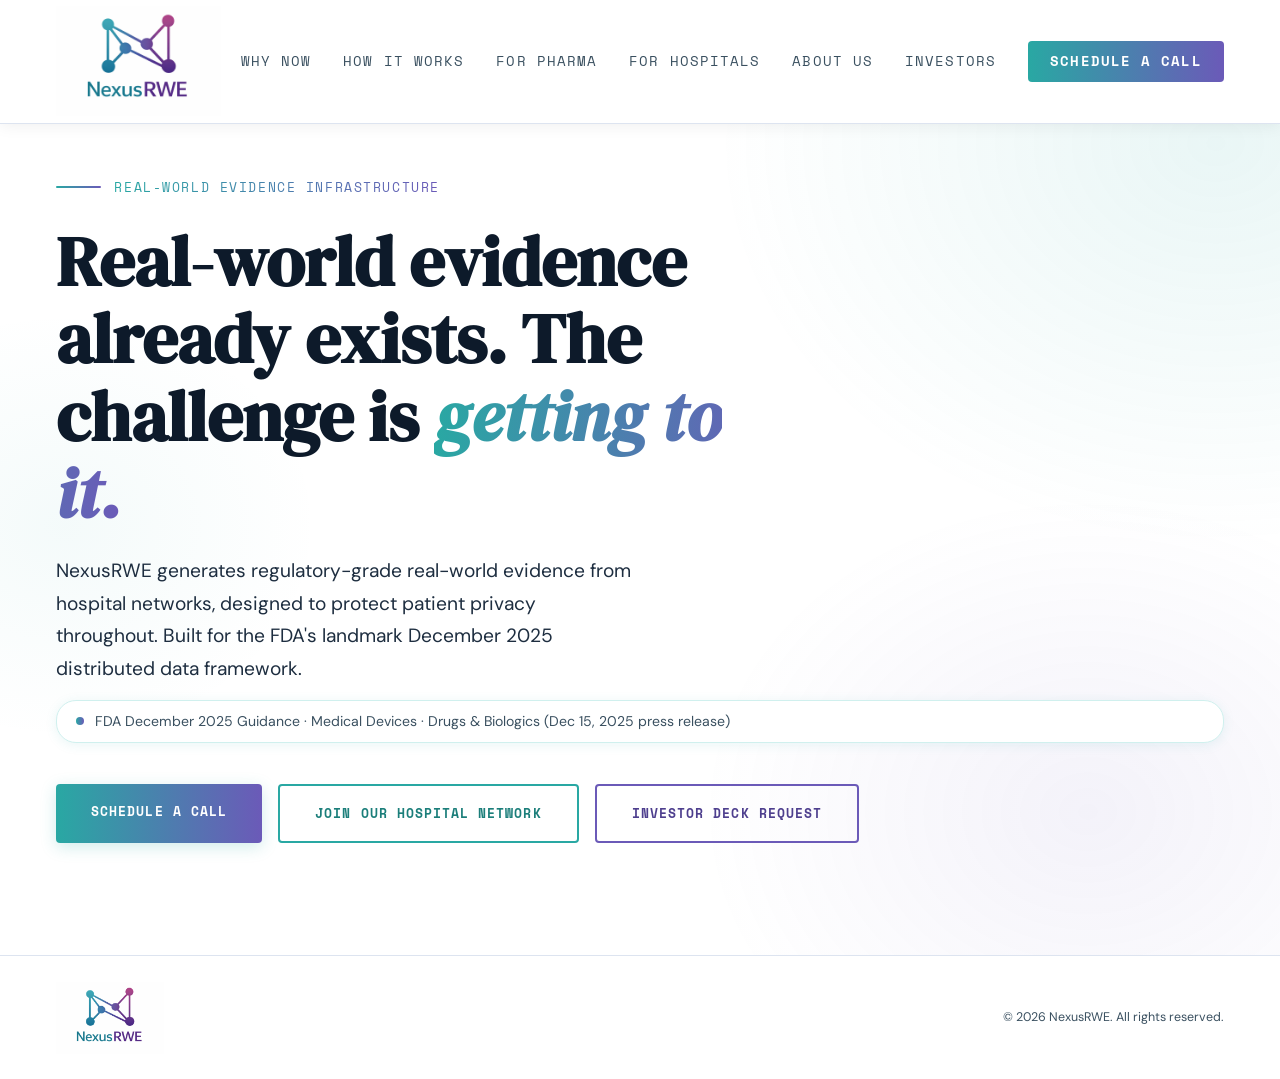
==== commit 56fac7e6: "Fix missing </style> closing tag on 8 pages The previous typography consistency commit stripped </st" ====
--- a/index.html
+++ b/index.html
@@ -408,6 +408,7 @@
 h4 { font-family:'Space Mono',monospace; font-size:1.1rem; font-weight:700; line-height:1.4; margin-bottom:0.5rem; }
 p { font-size:1.1rem; color:var(--text-2); }
 .use-case-item { font-size:1.1rem; }
+</style>
 </head>
 <body>
 <nav>
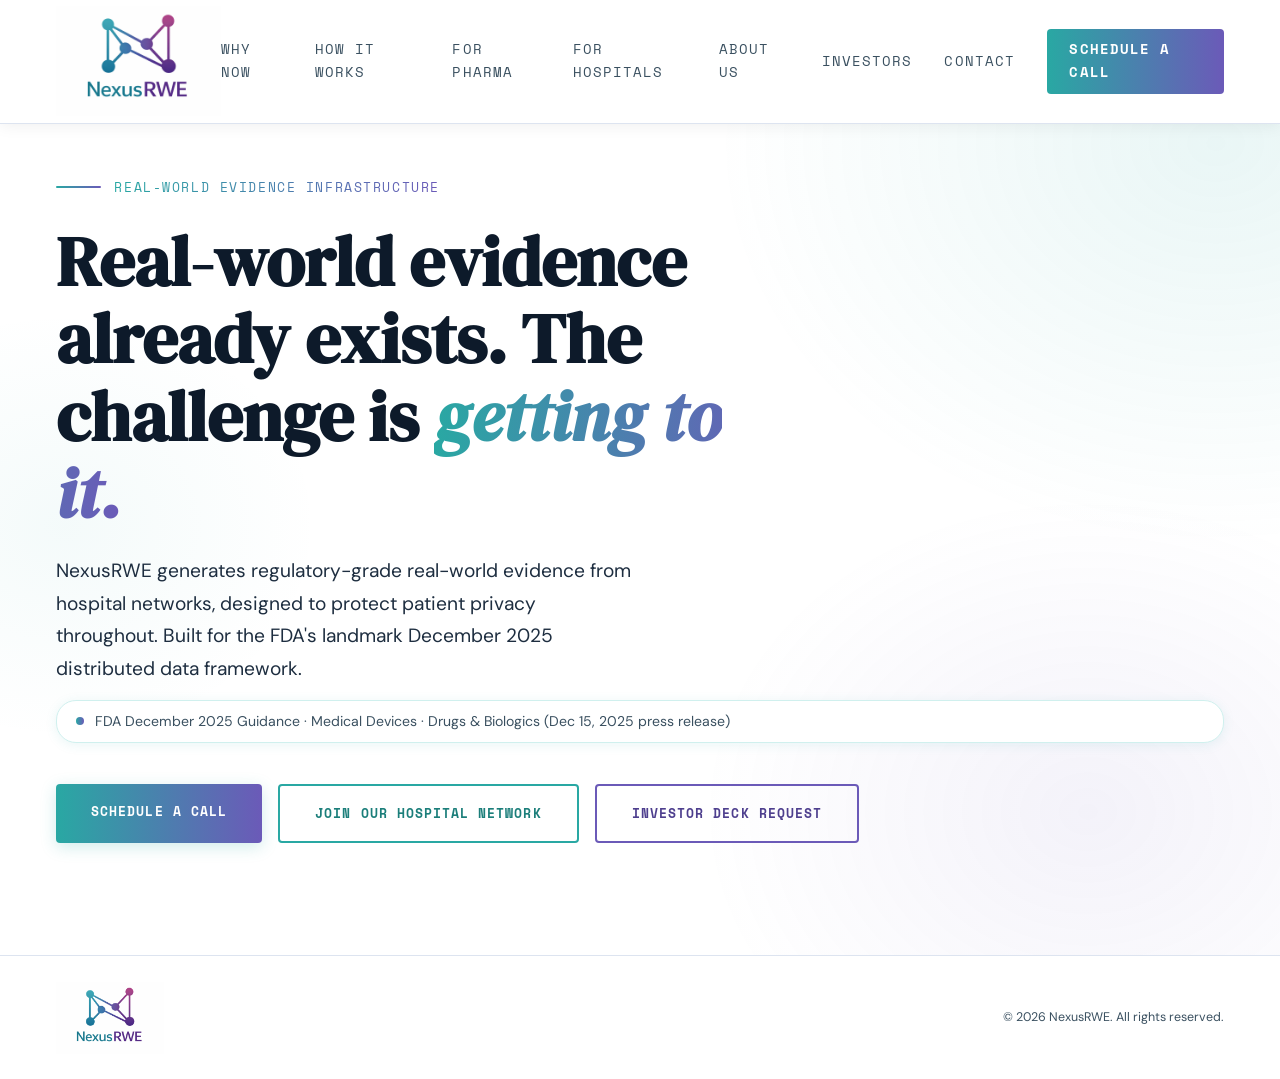
==== commit f44af909: "Add contact page with Google Form embed and update nav/buttons site-wide - Rebuilt contact.html with" ====
--- a/index.html
+++ b/index.html
@@ -31,6 +31,7 @@
 
 <link rel="icon" href="/favicon.png" type="image/png" sizes="32x32">
 <link rel="apple-touch-icon" href="/favicon.png">
+<link rel="stylesheet" href="styles.css">
 <link rel="preconnect" href="https://fonts.googleapis.com">
 <link href="https://fonts.googleapis.com/css2?family=DM+Serif+Display:ital@0;1&family=DM+Sans:opsz,wght@9..40,400;9..40,500;9..40,600&family=Space+Mono:wght@400;700&display=swap" rel="stylesheet">
 
@@ -55,328 +56,6 @@
 }
 </script>
 <style>
-*, *::before, *::after { box-sizing:border-box; margin:0; padding:0; }
-
-:root {
-  --teal:      #29A8A3;
-  --teal-dk:   #1b7e7a;
-  --teal-xdk:  #104c49;
-  --teal-lt:   #d0f0ee;
-  --teal-xlt:  #edfaf9;
-  --purple:    #6B5AB8;
-  --purple-dk: #4e3f8e;
-  --purple-lt: #e2ddf5;
-  --purple-xlt:#f2f0fc;
-  --grad:      linear-gradient(90deg, #29A8A3 0%, #6B5AB8 100%);
-  --grad-v:    linear-gradient(145deg, #29A8A3 0%, #6B5AB8 100%);
-  --bg:        #f7f8fc;
-  --white:     #ffffff;
-  --text:      #0d1a2a;
-  --text-2:    #1e2e40;
-  --text-3:    #3a5060;
-  --border:    #dde4f0;
-}
-
-html { scroll-behavior:smooth; }
-body {
-  background:var(--bg); color:var(--text);
-  font-family:'DM Sans',sans-serif;
-  font-size:18px; font-weight:400; line-height:1.75;
-}
-
-/* NAV */
-nav {
-  position:fixed; top:0; left:0; right:0; z-index:100;
-  display:flex; align-items:center; justify-content:space-between;
-  padding:0.4rem 3.5rem;
-  background:rgba(255,255,255,0.97);
-  backdrop-filter:blur(10px);
-  border-bottom:1px solid var(--border);
-  box-shadow:0 1px 16px rgba(0,0,0,0.07);
-}
-.nav-logo img { height:110px; display:block; }
-.nav-links { display:flex; gap:2rem; align-items:center; }
-.nav-links a {
-  font-family:'Space Mono',monospace;
-  font-size:0.85rem; letter-spacing:0.08em; text-transform:uppercase;
-  color:var(--text-3); text-decoration:none; transition:color 0.2s;
-}
-.nav-links a:hover { color:var(--teal); }
-.nav-links a.active { color:var(--teal); font-weight:700; }
-.nav-cta {
-  background:var(--grad) !important; color:#fff !important;
-  padding:0.55rem 1.4rem; border-radius:4px; font-weight:700 !important;
-  transition:opacity 0.2s !important;
-}
-.nav-cta:hover { opacity:0.85 !important; }
-
-/* BUTTONS */
-.btn {
-  font-family:'Space Mono',monospace;
-  font-size:0.82rem; letter-spacing:0.08em; text-transform:uppercase; font-weight:700;
-  padding:1rem 2.2rem; border-radius:4px;
-  text-decoration:none; display:inline-block;
-  transition:all 0.18s; border:none; cursor:pointer; white-space:nowrap;
-}
-.btn-grad { background:var(--grad); color:#fff; box-shadow:0 4px 16px rgba(41,168,163,0.22); }
-.btn-grad:hover { opacity:0.88; transform:translateY(-2px); }
-.btn-outline { background:transparent; color:var(--teal-dk); border:2px solid var(--teal); }
-.btn-outline:hover { background:var(--teal-xlt); transform:translateY(-2px); }
-.btn-outline-purple { background:transparent; color:var(--purple-dk); border:2px solid var(--purple); }
-.btn-outline-purple:hover { background:var(--purple-xlt); transform:translateY(-2px); }
-.btn-white { background:#fff; color:var(--teal-xdk); font-weight:700; }
-.btn-white:hover { background:var(--teal-lt); transform:translateY(-2px); }
-.btn-ghost { background:transparent; color:#fff; border:2px solid rgba(255,255,255,0.5); }
-.btn-ghost:hover { background:rgba(255,255,255,0.12); border-color:#fff; }
-
-/* HERO */
-.hero {
-  min-height:100vh; display:flex; flex-direction:column; justify-content:center;
-  padding:11rem 3.5rem 7rem; position:relative; overflow:hidden; background:var(--white);
-}
-.hero-bg {
-  position:absolute; inset:0; pointer-events:none;
-  background:
-    radial-gradient(ellipse 65% 70% at 95% 15%, rgba(41,168,163,0.1) 0%, transparent 60%),
-    radial-gradient(ellipse 55% 60% at 85% 85%, rgba(107,90,184,0.08) 0%, transparent 55%),
-    radial-gradient(ellipse 40% 45% at 5% 55%, rgba(41,168,163,0.05) 0%, transparent 50%);
-}
-.hero-eyebrow {
-  font-family:'Space Mono',monospace; font-size:0.82rem;
-  letter-spacing:0.12em; text-transform:uppercase;
-  margin-bottom:1.5rem; display:flex; align-items:center; gap:0.85rem;
-}
-.grad-text {
-  background:var(--grad);
-  -webkit-background-clip:text; -webkit-text-fill-color:transparent; background-clip:text;
-}
-.grad-line {
-  display:inline-block; width:2.8rem; height:2px;
-  background:var(--grad); border-radius:1px; flex-shrink:0;
-}
-h1 {
-  font-family:'DM Serif Display',serif;
-  font-size:clamp(3rem,5.5vw,5rem);
-  line-height:1.1; color:var(--text); max-width:730px; margin-bottom:1.4rem;
-}
-h1 em {
-  background:var(--grad);
-  -webkit-background-clip:text; -webkit-text-fill-color:transparent;
-  background-clip:text; font-style:italic;
-}
-.hero-sub {
-  font-size:1.2rem; color:var(--text-2); max-width:580px;
-  margin-bottom:0.9rem; line-height:1.7;
-}
-.fact-badge {
-  display:inline-flex; align-items:center; gap:0.7rem;
-  font-size:0.88rem; color:var(--text-3); margin-bottom:2.6rem;
-  background:var(--white); border:1.5px solid var(--teal-lt);
-  padding:0.5rem 1.2rem; border-radius:20px;
-  box-shadow:0 2px 12px rgba(41,168,163,0.1);
-}
-.badge-dot {
-  width:8px; height:8px; border-radius:50%;
-  background:var(--grad); flex-shrink:0;
-}
-.cta-row { display:flex; flex-wrap:wrap; gap:1rem; }
-
-/* SECTIONS */
-section { padding:6rem 3.5rem; }
-.max-w { max-width:1100px; margin:0 auto; }
-.section-label {
-  font-family:'Space Mono',monospace; font-size:0.82rem;
-  letter-spacing:0.12em; text-transform:uppercase;
-  margin-bottom:0.9rem; display:flex; align-items:center; gap:0.65rem;
-}
-h2 {
-  font-family:'DM Serif Display',serif;
-  font-size:clamp(2rem,3vw,2.85rem); color:var(--text);
-  line-height:1.2; margin-bottom:1.4rem;
-}
-p { color:var(--text-2); }
-
-/* PROBLEM */
-.problem { background:var(--bg); border-top:1px solid var(--border); border-bottom:1px solid var(--border); }
-.problem-grid { display:grid; grid-template-columns:1fr 1fr; gap:6rem; align-items:center; }
-.problem p { margin-bottom:1.1rem; }
-.callout {
-  border-radius:12px; padding:3rem;
-  background:var(--grad-v);
-  box-shadow:0 10px 36px rgba(41,168,163,0.22);
-}
-.callout p {
-  font-family:'DM Serif Display',serif;
-  font-size:1.55rem; color:#fff; line-height:1.45; margin:0;
-}
-
-/* HOW IT WORKS */
-.how { background:var(--grad-v); }
-.how h2 { color:#fff; }
-.how-lead { color:rgba(255,255,255,0.78); max-width:580px; }
-.steps {
-  display:grid; grid-template-columns:repeat(4,1fr);
-  margin-top:3rem; border-radius:12px; overflow:hidden;
-  border:1px solid rgba(255,255,255,0.15);
-}
-.step {
-  padding:2.5rem 2rem; border-right:1px solid rgba(255,255,255,0.12);
-  background:rgba(255,255,255,0.08); transition:background 0.2s;
-}
-.step:last-child { border-right:none; }
-.step:hover { background:rgba(255,255,255,0.14); }
-.step-num {
-  font-family:'Space Mono',monospace; font-size:0.82rem;
-  font-weight:700; color:rgba(255,255,255,0.5); margin-bottom:1rem;
-}
-.step h3 { font-family:'DM Serif Display',serif; font-size:1.12rem; color:#fff; margin-bottom:0.75rem; }
-.step p { font-size:0.95rem; color:rgba(255,255,255,0.75); line-height:1.68; }
-
-/* TABS */
-.audiences-section { background:var(--white); border-top:1px solid var(--border); }
-.tab-nav {
-  display:flex; gap:0; margin-bottom:0;
-  border:1.5px solid var(--border); border-radius:8px 8px 0 0; overflow:hidden;
-  width:fit-content; margin-top:2rem;
-}
-.tab-btn {
-  font-family:'Space Mono',monospace; font-size:0.82rem;
-  letter-spacing:0.08em; text-transform:uppercase; font-weight:700;
-  padding:0.9rem 2.2rem; cursor:pointer; border:none;
-  background:var(--bg); color:var(--text-3);
-  transition:all 0.2s; border-right:1.5px solid var(--border);
-}
-.tab-btn:last-child { border-right:none; }
-.tab-btn.active { background:var(--grad); color:#fff; }
-.tab-btn:hover:not(.active) { background:var(--teal-xlt); color:var(--teal-dk); }
-.tab-panel { display:none; }
-.tab-panel.active { display:block; }
-.tab-content {
-  background:var(--bg); border:1.5px solid var(--border);
-  border-radius:0 12px 12px 12px; padding:3rem;
-  position:relative; overflow:hidden;
-}
-.tab-content::before {
-  content:''; position:absolute; top:0; left:0; right:0; height:4px;
-  background:var(--grad);
-}
-.tab-content h2 { font-size:1.75rem; margin-bottom:0.5rem; }
-.tab-content .sub { color:var(--text-2); margin-bottom:2rem; }
-.quote-block {
-  background:var(--purple-xlt); border-left:3px solid var(--purple);
-  border-radius:0 6px 6px 0; padding:1.1rem 1.5rem; margin:1.8rem 0;
-}
-.quote-block p {
-  font-family:'DM Serif Display',serif; font-style:italic;
-  font-size:1.05rem; color:var(--purple-dk); line-height:1.55; margin:0;
-}
-.use-cases { margin:1.8rem 0 2rem; }
-.use-cases-label {
-  font-family:'Space Mono',monospace; font-size:0.8rem;
-  letter-spacing:0.1em; text-transform:uppercase;
-  color:var(--text-3); margin-bottom:0.85rem;
-}
-.use-case-list { display:flex; flex-direction:column; gap:0.75rem; }
-.use-case-item { display:flex; align-items:flex-start; gap:0.85rem; font-size:1rem; color:var(--text-2); }
-.uc-dot { width:8px; height:8px; border-radius:50%; flex-shrink:0; margin-top:0.45rem; background:var(--grad); }
-.hospital-list { list-style:none; margin:1.5rem 0 2rem; }
-.hospital-list li {
-  font-size:1rem; color:var(--text-2);
-  padding:0.7rem 0; border-bottom:1px solid var(--border);
-  display:flex; align-items:flex-start; gap:0.85rem;
-}
-.hospital-list li:last-child { border-bottom:none; }
-.h-dot { width:8px; height:8px; border-radius:50%; flex-shrink:0; margin-top:0.6rem; background:var(--grad); }
-
-/* TEAM */
-.team { background:var(--bg); border-top:1px solid var(--border); }
-.team-grid { display:grid; grid-template-columns:1fr 1fr; gap:2rem; margin-top:3rem; }
-.team-card {
-  background:var(--white); border:1px solid var(--border);
-  border-radius:12px; padding:2.8rem; transition:box-shadow 0.2s;
-}
-.team-card:hover { box-shadow:0 10px 36px rgba(0,0,0,0.08); }
-.team-header {
-  display:flex; align-items:center; gap:1.6rem;
-  margin-bottom:1.6rem; padding-bottom:1.6rem;
-  border-bottom:1px solid var(--border);
-}
-.photo-ring {
-  width:108px; height:108px; border-radius:50%; flex-shrink:0;
-  background:var(--grad); padding:3px;
-  box-shadow:0 4px 18px rgba(41,168,163,0.25);
-}
-.photo-ring img {
-  width:100%; height:100%; border-radius:50%;
-  object-fit:cover; display:block;
-}
-.team-name { font-family:'DM Serif Display',serif; font-size:1.5rem; color:var(--text); margin-bottom:0.2rem; }
-.team-title {
-  font-family:'Space Mono',monospace; font-size:0.65rem;
-  letter-spacing:0.12em; text-transform:uppercase; font-weight:700;
-  background:var(--grad);
-  -webkit-background-clip:text; -webkit-text-fill-color:transparent; background-clip:text;
-}
-.team-years {
-  font-family:'Space Mono',monospace; font-size:0.68rem;
-  color:var(--teal); letter-spacing:0.08em; margin-top:0.3rem;
-}
-.team-bio { font-size:1rem; color:var(--text-2); line-height:1.78; }
-
-/* WHY */
-.why { background:var(--white); border-top:1px solid var(--border); }
-.why-grid { display:grid; grid-template-columns:1fr 1fr; gap:1.5rem; margin-top:2.5rem; }
-.why-card {
-  border:1.5px solid var(--border); border-radius:12px; padding:2.3rem;
-  background:var(--bg); transition:all 0.22s; position:relative; overflow:hidden;
-}
-.why-card-top {
-  position:absolute; top:0; left:0; right:0; height:3px;
-  background:var(--grad); transform:scaleX(0); transform-origin:left;
-  transition:transform 0.3s ease;
-}
-.why-card:hover .why-card-top { transform:scaleX(1); }
-.why-card:hover { box-shadow:0 8px 28px rgba(41,168,163,0.1); border-color:var(--teal-lt); }
-.why-icon { font-size:1.6rem; margin-bottom:1rem; }
-.why-card h3 { font-family:'DM Serif Display',serif; font-size:1.25rem; color:var(--text); margin-bottom:0.75rem; }
-.why-card p { font-size:1rem; color:var(--text-2); line-height:1.72; }
-
-/* CTA */
-.cta-section {
-  background:var(--grad-v);
-  padding:7rem 3.5rem; text-align:center; position:relative; overflow:hidden;
-}
-.cta-section::before {
-  content:''; position:absolute; inset:0; pointer-events:none;
-  background:
-    radial-gradient(ellipse 60% 80% at 10% 50%, rgba(255,255,255,0.07) 0%, transparent 55%),
-    radial-gradient(ellipse 50% 70% at 90% 20%, rgba(0,0,0,0.08) 0%, transparent 50%);
-}
-.cta-section h2 { color:#fff; margin-bottom:0.75rem; }
-.cta-section > .max-w > p { color:rgba(255,255,255,0.75); max-width:520px; margin:0 auto 2.8rem; }
-.cta-section .cta-row { justify-content:center; }
-
-/* FOOTER */
-footer {
-  background:#ffffff; padding:1.6rem 3.5rem;
-  display:flex; justify-content:space-between; align-items:center;
-  border-top:1px solid var(--border);
-}
-.footer-logo img { height:72px; display:block; }
-footer p { font-size:0.78rem; color:var(--text-3); }
-
-/* RESPONSIVE */
-@media(max-width:900px) {
-  nav { padding:0.4rem 1.5rem; }
-  .nav-links { display:none; }
-  section { padding:4rem 1.5rem; }
-  .hero { padding:8rem 1.5rem 5rem; }
-  .problem-grid,.team-grid,.why-grid { grid-template-columns:1fr; gap:2.5rem; }
-  .steps { grid-template-columns:1fr 1fr; }
-  .step { border-right:none; border-bottom:1px solid rgba(255,255,255,0.1); }
-  footer { flex-direction:column; gap:1rem; text-align:center; padding:2rem; }
-}
-
 @keyframes fadeUp {
   from { opacity:0; transform:translateY(20px); }
   to   { opacity:1; transform:translateY(0); }
@@ -386,28 +65,6 @@
 .hero .hero-sub{ animation:fadeUp 0.6s ease 0.3s both; }
 .fact-badge    { animation:fadeUp 0.6s ease 0.4s both; }
 .hero .cta-row { animation:fadeUp 0.6s ease 0.5s both; }
-
-/* Hamburger nav */
-.nav-hamburger { display:none; flex-direction:column; justify-content:space-between; width:24px; height:18px; background:none; border:none; cursor:pointer; padding:0; flex-shrink:0; }
-.nav-hamburger span { display:block; width:100%; height:2px; background:var(--text); border-radius:2px; transition:all 0.25s; }
-.nav-hamburger.open span:nth-child(1) { transform:translateY(8px) rotate(45deg); }
-.nav-hamburger.open span:nth-child(2) { opacity:0; }
-.nav-hamburger.open span:nth-child(3) { transform:translateY(-8px) rotate(-45deg); }
-@media(max-width:900px) {
-  .nav-logo img { height:72px; }
-  .nav-hamburger { display:flex; }
-  .nav-links { display:none; position:absolute; top:100%; left:0; right:0; background:rgba(255,255,255,0.98); backdrop-filter:blur(10px); flex-direction:column; align-items:flex-start; padding:1.5rem 1.5rem 2rem; gap:1.2rem; border-bottom:1px solid var(--border); box-shadow:0 8px 24px rgba(0,0,0,0.08); }
-  .nav-links.open { display:flex !important; }
-  .nav-links a { font-size:1rem; padding:0.35rem 0; }
-  .btn { display:block; width:100%; text-align:center; box-sizing:border-box; }
-  .cta-row { flex-direction:column; }
-  .uc-block { padding:1.5rem; }
-}
-/* Standard typography - consistent across all pages */
-h3 { font-family:'DM Serif Display',serif; font-size:1.5rem; line-height:1.3; margin-bottom:1rem; }
-h4 { font-family:'Space Mono',monospace; font-size:1.1rem; font-weight:700; line-height:1.4; margin-bottom:0.5rem; }
-p { font-size:1.1rem; color:var(--text-2); }
-.use-case-item { font-size:1.1rem; }
 </style>
 </head>
 <body>
@@ -420,7 +77,8 @@
     <a href="hospitals.html">For Hospitals</a>
     <a href="team.html">About Us</a>
     <a href="investors.html">Investors</a>
-    <a href="https://docs.google.com/forms/d/1RJOTHhJAT2mv4seBjMcL0PbOT0lPNAH2dz4hha_eQss/viewform" target="_blank" class="nav-cta">Schedule a Call</a>
+    <a href="contact.html">Contact</a>
+    <a href="contact.html" class="nav-cta">Schedule a Call</a>
   </div>
 <button class="nav-hamburger" onclick="toggleNav()" aria-label="Toggle menu"><span></span><span></span><span></span></button>
 </nav>
@@ -438,9 +96,9 @@
     FDA December 2025 Guidance &middot; Medical Devices &middot; Drugs &amp; Biologics (Dec 15, 2025 press release)
   </div>
   <div class="cta-row">
-    <a href="https://docs.google.com/forms/d/1RJOTHhJAT2mv4seBjMcL0PbOT0lPNAH2dz4hha_eQss/viewform" target="_blank" class="btn btn-grad">Schedule a Call</a>
-    <a href="https://docs.google.com/forms/d/1RJOTHhJAT2mv4seBjMcL0PbOT0lPNAH2dz4hha_eQss/viewform" target="_blank" class="btn btn-outline">Join Our Hospital Network</a>
-    <a href="https://docs.google.com/forms/d/1RJOTHhJAT2mv4seBjMcL0PbOT0lPNAH2dz4hha_eQss/viewform" target="_blank" class="btn btn-outline-purple">Investor Deck Request</a>
+    <a href="contact.html" class="btn btn-grad">Schedule a Call</a>
+    <a href="contact.html" class="btn btn-outline">Join Our Hospital Network</a>
+    <a href="contact.html" class="btn btn-outline-purple">Investor Deck Request</a>
   </div>
 </section>
 
--- a/styles.css
+++ b/styles.css
@@ -0,0 +1,187 @@
+/* =============================================================
+   NexusRWE — Shared Stylesheet
+   Reference base: problem.html
+   ============================================================= */
+
+/* RESET */
+*, *::before, *::after { box-sizing:border-box; margin:0; padding:0; }
+
+/* VARIABLES */
+:root {
+  --teal:#29A8A3; --teal-dk:#1b7e7a; --teal-xdk:#104c49;
+  --teal-lt:#d0f0ee; --teal-xlt:#edfaf9; --purple:#6B5AB8;
+  --purple-dk:#4e3f8e; --purple-lt:#e2ddf5; --purple-xlt:#f2f0fc;
+  --grad:linear-gradient(90deg,#29A8A3 0%,#6B5AB8 100%);
+  --grad-v:linear-gradient(145deg,#29A8A3 0%,#6B5AB8 100%);
+  --bg:#f7f8fc; --white:#ffffff; --text:#0d1a2a;
+  --text-2:#1e2e40; --text-3:#3a5060; --border:#dde4f0;
+}
+
+/* BASE */
+html { scroll-behavior:smooth; }
+body { background:var(--bg); color:var(--text); font-family:'DM Sans',sans-serif; font-size:18px; font-weight:400; line-height:1.75; }
+
+/* NAV */
+nav {
+  position:fixed; top:0; left:0; right:0; z-index:100;
+  display:flex; align-items:center; justify-content:space-between;
+  padding:0.4rem 3.5rem; background:rgba(255,255,255,0.97);
+  backdrop-filter:blur(10px); border-bottom:1px solid var(--border);
+  box-shadow:0 1px 16px rgba(0,0,0,0.07);
+}
+.nav-logo img { height:110px; display:block; }
+.nav-links { display:flex; gap:2rem; align-items:center; }
+.nav-links a { font-family:'Space Mono',monospace; font-size:0.85rem; letter-spacing:0.08em; text-transform:uppercase; color:var(--text-3); text-decoration:none; transition:color 0.2s; }
+.nav-links a:hover { color:var(--teal); }
+.nav-links a.active { color:var(--teal); font-weight:700; }
+.nav-cta { background:var(--grad) !important; color:#fff !important; padding:0.55rem 1.4rem; border-radius:4px; font-weight:700 !important; transition:opacity 0.2s !important; }
+.nav-cta:hover { opacity:0.85 !important; }
+
+/* HAMBURGER */
+.nav-hamburger { display:none; flex-direction:column; justify-content:space-between; width:24px; height:18px; background:none; border:none; cursor:pointer; padding:0; flex-shrink:0; }
+.nav-hamburger span { display:block; width:100%; height:2px; background:var(--text); border-radius:2px; transition:all 0.25s; }
+.nav-hamburger.open span:nth-child(1) { transform:translateY(8px) rotate(45deg); }
+.nav-hamburger.open span:nth-child(2) { opacity:0; }
+.nav-hamburger.open span:nth-child(3) { transform:translateY(-8px) rotate(-45deg); }
+
+/* BUTTONS */
+.btn { font-family:'Space Mono',monospace; font-size:0.82rem; letter-spacing:0.08em; text-transform:uppercase; font-weight:700; padding:1rem 2.2rem; border-radius:4px; text-decoration:none; display:inline-block; transition:all 0.18s; border:none; cursor:pointer; white-space:nowrap; }
+.btn-grad { background:var(--grad); color:#fff; box-shadow:0 4px 16px rgba(41,168,163,0.22); }
+.btn-grad:hover { opacity:0.88; transform:translateY(-2px); }
+.btn-outline { background:transparent; color:var(--teal-dk); border:2px solid var(--teal); }
+.btn-outline:hover { background:var(--teal-xlt); transform:translateY(-2px); }
+.btn-outline-purple { background:transparent; color:var(--purple-dk); border:2px solid var(--purple); }
+.btn-outline-purple:hover { background:var(--purple-xlt); transform:translateY(-2px); }
+.btn-white { background:#fff; color:var(--teal-xdk); font-weight:700; }
+.btn-white:hover { background:var(--teal-lt); transform:translateY(-2px); }
+.btn-ghost { background:transparent; color:#fff; border:2px solid rgba(255,255,255,0.5); }
+.btn-ghost:hover { background:rgba(255,255,255,0.12); border-color:#fff; }
+
+/* LAYOUT */
+section { padding:6rem 3.5rem; }
+.max-w { max-width:1100px; margin:0 auto; }
+.section-label { font-family:'Space Mono',monospace; font-size:0.82rem; letter-spacing:0.12em; text-transform:uppercase; margin-bottom:0.9rem; display:flex; align-items:center; gap:0.65rem; }
+.grad-text { background:var(--grad); -webkit-background-clip:text; -webkit-text-fill-color:transparent; background-clip:text; }
+.grad-line { display:inline-block; width:2.8rem; height:2px; background:var(--grad); border-radius:1px; flex-shrink:0; }
+.cta-row { display:flex; flex-wrap:wrap; gap:1rem; }
+
+/* TYPOGRAPHY */
+h1 { font-family:'DM Serif Display',serif; font-size:clamp(2.4rem,4vw,3.6rem); line-height:1.15; color:var(--text); margin-bottom:1.4rem; }
+h2 { font-family:'DM Serif Display',serif; font-size:clamp(2rem,3vw,2.85rem); color:var(--text); line-height:1.2; margin-bottom:1.4rem; margin-top:2rem; }
+h2:first-of-type { margin-top:0; }
+h3 { font-family:'DM Serif Display',serif; font-size:1.5rem; line-height:1.3; margin-bottom:1rem; }
+h4 { font-family:'Space Mono',monospace; font-size:1.1rem; font-weight:700; line-height:1.4; margin-bottom:0.5rem; }
+p { font-size:1.1rem; color:var(--text-2); margin-bottom:1.1rem; }
+
+/* FOOTER */
+footer { background:#ffffff; padding:1.6rem 3.5rem; display:flex; justify-content:space-between; align-items:center; border-top:1px solid var(--border); }
+.footer-logo img { height:72px; display:block; }
+footer p { font-size:0.78rem; color:var(--text-3); margin:0; }
+
+/* PROBLEM PAGE */
+.problem { background:var(--bg); border-top:1px solid var(--border); border-bottom:1px solid var(--border); padding-top:10rem; }
+.problem p { margin-bottom:1.1rem; max-width:780px; }
+.callout { border-radius:12px; padding:3rem; background:var(--grad-v); box-shadow:0 10px 36px rgba(41,168,163,0.22); max-width:780px; }
+.callout p { font-family:'DM Serif Display',serif; font-size:1.55rem; color:#fff; line-height:1.45; margin:0; }
+
+/* HOW IT WORKS */
+.how { background:var(--grad-v); padding-top:10rem; }
+.how h2 { color:#fff; }
+.how-lead { color:rgba(255,255,255,0.78); max-width:580px; margin-bottom:0; }
+.steps { display:grid; grid-template-columns:repeat(4,1fr); margin-top:3rem; border-radius:12px; overflow:hidden; border:1px solid rgba(255,255,255,0.15); }
+.step { padding:2.5rem 2rem; border-right:1px solid rgba(255,255,255,0.12); background:rgba(255,255,255,0.08); transition:background 0.2s; }
+.step:last-child { border-right:none; }
+.step:hover { background:rgba(255,255,255,0.14); }
+.step-num { font-family:'Space Mono',monospace; font-size:0.82rem; font-weight:700; color:rgba(255,255,255,0.5); margin-bottom:1rem; }
+.step h3 { font-family:'DM Serif Display',serif; color:#fff; margin-bottom:0.75rem; }
+.step p { color:rgba(255,255,255,0.75); line-height:1.68; }
+
+/* PHARMA & HOSPITAL PAGES */
+.intro-section { background:var(--white); border-top:1px solid var(--border); padding-top:10rem; padding-bottom:0; }
+.main-section { background:var(--white); padding-top:3rem; }
+.use-case-list { display:flex; flex-direction:column; gap:0.75rem; margin:1.5rem 0 2.5rem; }
+.use-case-item { display:flex; align-items:flex-start; gap:0.85rem; font-size:1.1rem; color:var(--text-2); }
+.uc-dot { width:8px; height:8px; border-radius:50%; flex-shrink:0; margin-top:0.45rem; background:var(--grad); }
+.divider-section { background:var(--bg); border-top:1px solid var(--border); border-bottom:1px solid var(--border); padding:3rem 3.5rem; text-align:center; }
+.divider-section p { font-family:'Space Mono',monospace; font-size:0.82rem; letter-spacing:0.14em; text-transform:uppercase; color:var(--text-3); margin:0; }
+.use-case-section { background:var(--grad-v); padding:6rem 3.5rem; color:#fff; }
+.use-case-section h2 { color:#fff; }
+.use-case-section h3 { font-family:'DM Serif Display',serif; color:#fff; line-height:1.2; margin-bottom:0.5rem; }
+.use-case-section .eyebrow { font-family:'Space Mono',monospace; font-size:0.8rem; letter-spacing:0.12em; text-transform:uppercase; color:rgba(255,255,255,0.65); margin-bottom:1rem; }
+.use-case-section p { color:rgba(255,255,255,0.88); margin-bottom:1.1rem; }
+.use-case-section p:last-of-type { margin-bottom:0; }
+.uc-block { background:rgba(255,255,255,0.1); border-radius:12px; padding:2rem 2.5rem; margin-top:2.5rem; }
+.uc-block h3 { color:#fff; margin-top:0; margin-bottom:0.75rem; }
+
+/* TEAM PAGE */
+.team { background:var(--bg); border-top:1px solid var(--border); padding-top:10rem; }
+.team-grid { display:grid; grid-template-columns:1fr 1fr; gap:2rem; margin-top:3rem; }
+.team-card { background:var(--white); border:1px solid var(--border); border-radius:12px; padding:2.8rem; transition:box-shadow 0.2s; }
+.team-card:hover { box-shadow:0 10px 36px rgba(0,0,0,0.08); }
+.team-header { display:flex; align-items:center; gap:1.6rem; margin-bottom:1.6rem; padding-bottom:1.6rem; border-bottom:1px solid var(--border); }
+.photo-ring { width:108px; height:108px; border-radius:50%; flex-shrink:0; background:var(--grad); padding:3px; box-shadow:0 4px 18px rgba(41,168,163,0.25); }
+.photo-ring img { width:100%; height:100%; border-radius:50%; object-fit:cover; display:block; }
+.team-name { font-family:'DM Serif Display',serif; font-size:1.5rem; color:var(--text); margin-bottom:0.2rem; }
+.team-title { font-family:'Space Mono',monospace; font-size:0.65rem; letter-spacing:0.12em; text-transform:uppercase; font-weight:700; background:var(--grad); -webkit-background-clip:text; -webkit-text-fill-color:transparent; background-clip:text; }
+.team-years { font-family:'Space Mono',monospace; font-size:0.68rem; color:var(--teal); letter-spacing:0.08em; margin-top:0.3rem; }
+.team-bio { color:var(--text-2); line-height:1.78; }
+.why { background:var(--white); border-top:1px solid var(--border); }
+.why-grid { display:grid; grid-template-columns:1fr 1fr; gap:1.5rem; margin-top:2.5rem; }
+.why-card { border:1.5px solid var(--border); border-radius:12px; padding:2.3rem; background:var(--bg); transition:all 0.22s; position:relative; overflow:hidden; }
+.why-card-top { position:absolute; top:0; left:0; right:0; height:3px; background:var(--grad); transform:scaleX(0); transform-origin:left; transition:transform 0.3s ease; }
+.why-card:hover .why-card-top { transform:scaleX(1); }
+.why-card:hover { box-shadow:0 8px 28px rgba(41,168,163,0.1); border-color:var(--teal-lt); }
+.why-icon { font-size:1.6rem; margin-bottom:1rem; }
+.why-card h3 { font-family:'DM Serif Display',serif; color:var(--text); margin-bottom:0.75rem; }
+.why-card p { color:var(--text-2); line-height:1.72; }
+.cta-section { background:var(--grad-v); padding:7rem 3.5rem; text-align:center; position:relative; overflow:hidden; }
+.cta-section::before { content:''; position:absolute; inset:0; pointer-events:none; background:radial-gradient(ellipse 60% 80% at 10% 50%,rgba(255,255,255,0.07) 0%,transparent 55%), radial-gradient(ellipse 50% 70% at 90% 20%,rgba(0,0,0,0.08) 0%,transparent 50%); }
+.cta-section h2 { color:#fff; margin-bottom:0.75rem; }
+.cta-section > .max-w > p { color:rgba(255,255,255,0.75); max-width:520px; margin:0 auto 2.8rem; }
+.cta-section .cta-row { justify-content:center; }
+
+/* STORY SECTION */
+.story-section { background:var(--white); border-top:1px solid var(--border); padding-top:10rem; }
+.story-section .max-w { max-width:780px; }
+
+/* HERO (index.html) */
+.hero { min-height:100vh; display:flex; flex-direction:column; justify-content:center; padding:11rem 3.5rem 7rem; position:relative; overflow:hidden; background:var(--white); }
+.hero-bg { position:absolute; inset:0; pointer-events:none; background: radial-gradient(ellipse 65% 70% at 95% 15%,rgba(41,168,163,0.1) 0%,transparent 60%), radial-gradient(ellipse 55% 60% at 85% 85%,rgba(107,90,184,0.08) 0%,transparent 55%), radial-gradient(ellipse 40% 45% at 5% 55%,rgba(41,168,163,0.05) 0%,transparent 50%); }
+.hero-eyebrow { font-family:'Space Mono',monospace; font-size:0.82rem; letter-spacing:0.12em; text-transform:uppercase; margin-bottom:1.5rem; display:flex; align-items:center; gap:0.85rem; }
+.hero h1 { font-family:'DM Serif Display',serif; font-size:clamp(3rem,5.5vw,5rem); line-height:1.1; color:var(--text); max-width:730px; margin-bottom:1.4rem; }
+.hero h1 em { background:var(--grad); -webkit-background-clip:text; -webkit-text-fill-color:transparent; background-clip:text; font-style:italic; }
+.hero-sub { font-size:1.2rem; color:var(--text-2); max-width:580px; margin-bottom:0.9rem; line-height:1.7; }
+.fact-badge { display:inline-flex; align-items:center; gap:0.7rem; font-size:0.88rem; color:var(--text-3); margin-bottom:2.6rem; background:var(--white); border:1.5px solid var(--teal-lt); padding:0.5rem 1.2rem; border-radius:20px; box-shadow:0 2px 12px rgba(41,168,163,0.1); }
+.badge-dot { width:8px; height:8px; border-radius:50%; background:var(--grad); flex-shrink:0; }
+
+/* USE CASE PAGES */
+.uc-page h1 { color:#fff; text-align:center; }
+.uc-page h2 { color:#fff; }
+.uc-page h3 { color:#fff; }
+.uc-page main p { color:rgba(255,255,255,0.88); margin-bottom:1.75rem; }
+
+/* RESPONSIVE */
+@media(max-width:900px) {
+  nav { padding:0.4rem 1.5rem; }
+  .nav-logo img { height:72px; }
+  .nav-hamburger { display:flex; }
+  .nav-links { display:none; position:absolute; top:100%; left:0; right:0; background:rgba(255,255,255,0.98); backdrop-filter:blur(10px); flex-direction:column; align-items:flex-start; padding:1.5rem 1.5rem 2rem; gap:1.2rem; border-bottom:1px solid var(--border); box-shadow:0 8px 24px rgba(0,0,0,0.08); }
+  .nav-links.open { display:flex !important; }
+  .nav-links a { font-size:1rem; padding:0.35rem 0; }
+  section { padding:4rem 1.5rem; }
+  .btn { display:block; width:100%; text-align:center; box-sizing:border-box; }
+  .cta-row { flex-direction:column; }
+  .uc-block { padding:1.5rem; }
+  .problem { padding-top:8rem; }
+  .problem-grid { grid-template-columns:1fr; gap:2.5rem; }
+  .how { padding-top:8rem; }
+  .steps { grid-template-columns:1fr 1fr; }
+  .step { border-right:none; border-bottom:1px solid rgba(255,255,255,0.1); }
+  .team { padding-top:8rem; }
+  .team-grid,.why-grid { grid-template-columns:1fr; gap:2.5rem; }
+  .intro-section { padding-top:8rem; }
+  .divider-section { padding:2rem 1.5rem; }
+  .story-section { padding-top:8rem; }
+  footer { flex-direction:column; gap:1rem; text-align:center; padding:2rem; }
+  .hero { padding:8rem 1.5rem 5rem; }
+}
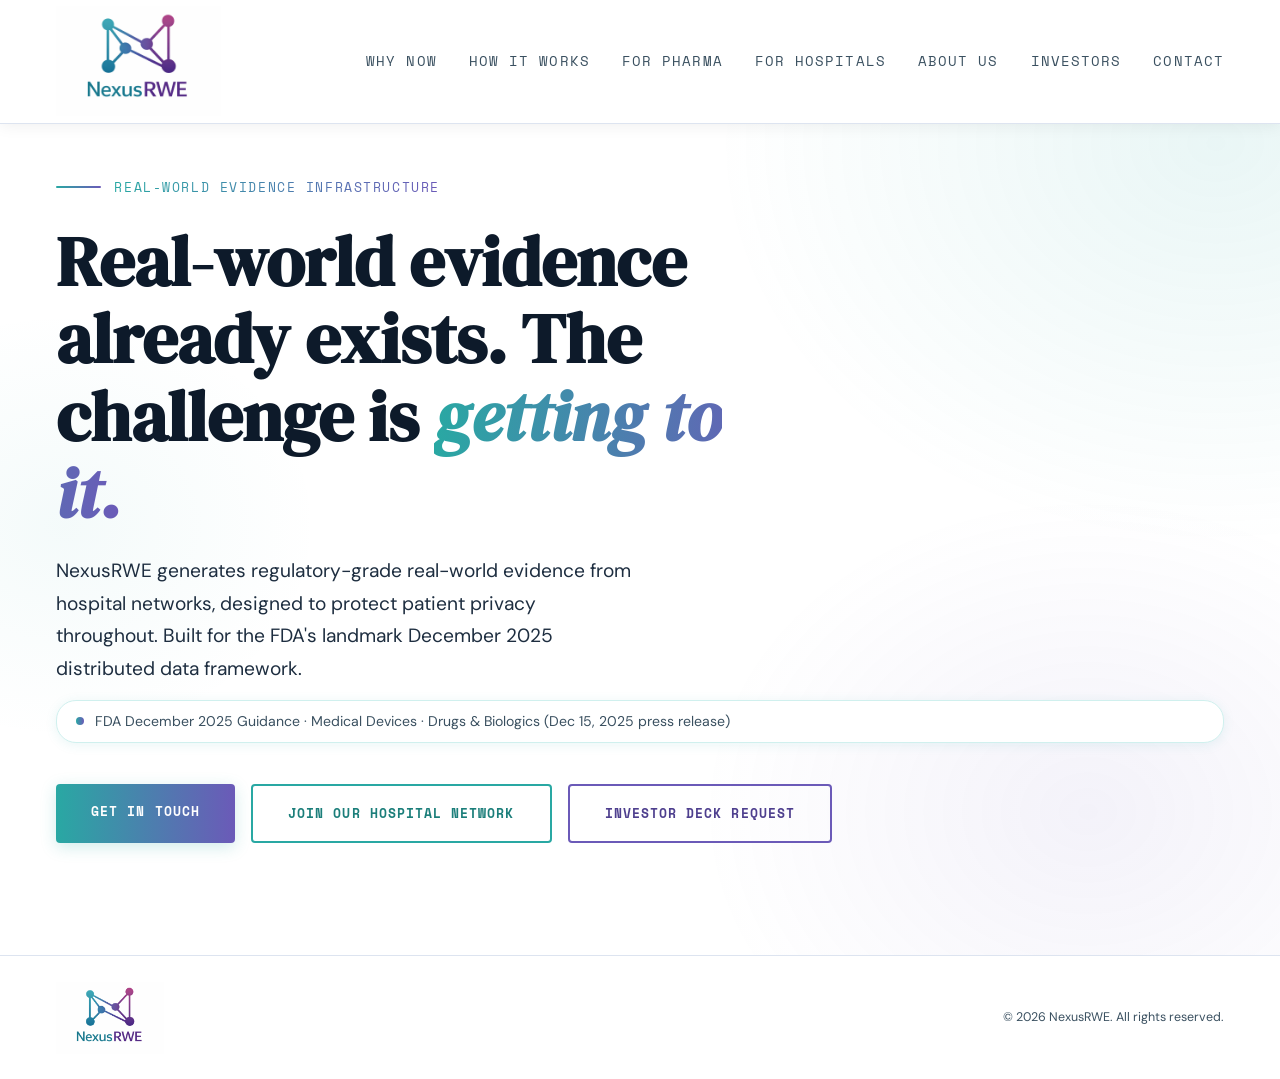
==== commit a022b8fd: "Rename Schedule a Call buttons to Get In Touch site-wide Co-Authored-By: Claude Sonnet 4.6 <noreply@" ====
--- a/index.html
+++ b/index.html
@@ -78,7 +78,6 @@
     <a href="team.html">About Us</a>
     <a href="investors.html">Investors</a>
     <a href="contact.html">Contact</a>
-    <a href="contact.html" class="nav-cta">Schedule a Call</a>
   </div>
 <button class="nav-hamburger" onclick="toggleNav()" aria-label="Toggle menu"><span></span><span></span><span></span></button>
 </nav>
@@ -96,7 +95,7 @@
     FDA December 2025 Guidance &middot; Medical Devices &middot; Drugs &amp; Biologics (Dec 15, 2025 press release)
   </div>
   <div class="cta-row">
-    <a href="contact.html" class="btn btn-grad">Schedule a Call</a>
+    <a href="contact.html" class="btn btn-grad">Get In Touch</a>
     <a href="contact.html" class="btn btn-outline">Join Our Hospital Network</a>
     <a href="contact.html" class="btn btn-outline-purple">Investor Deck Request</a>
   </div>
